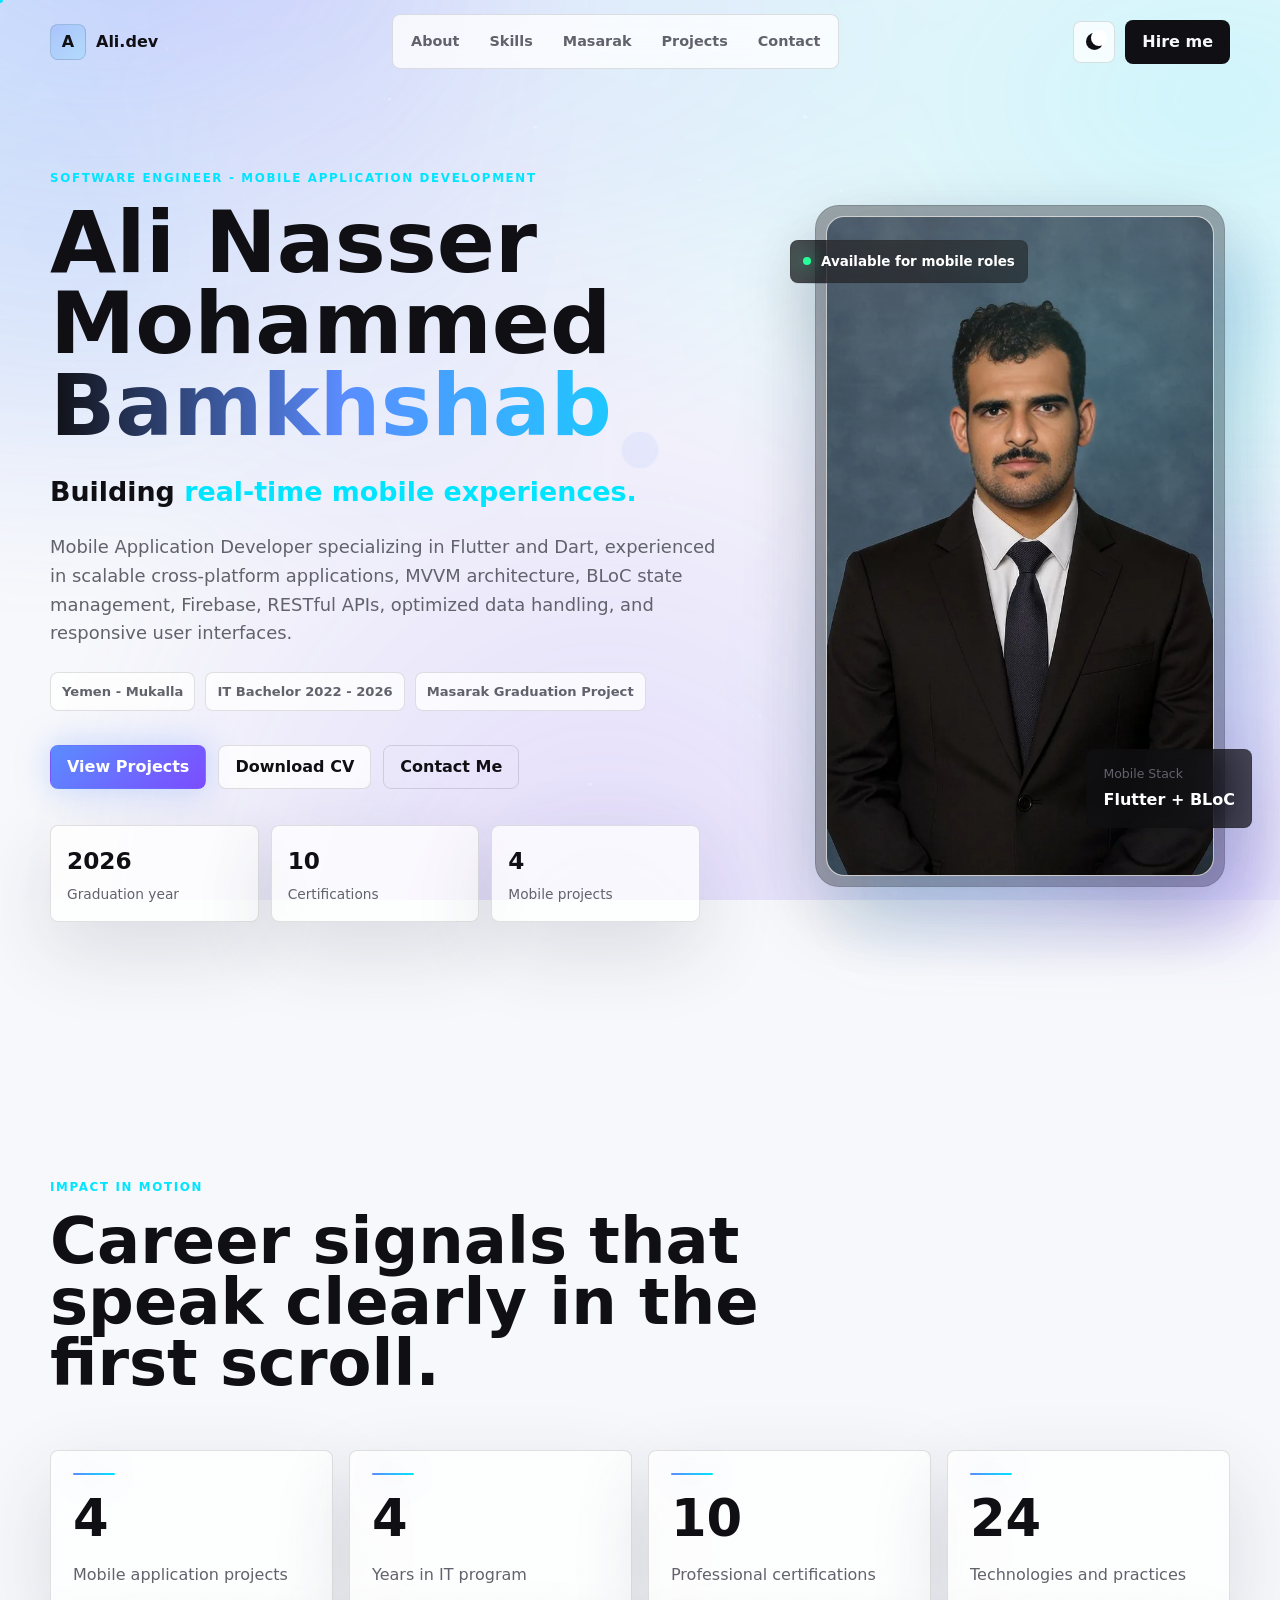
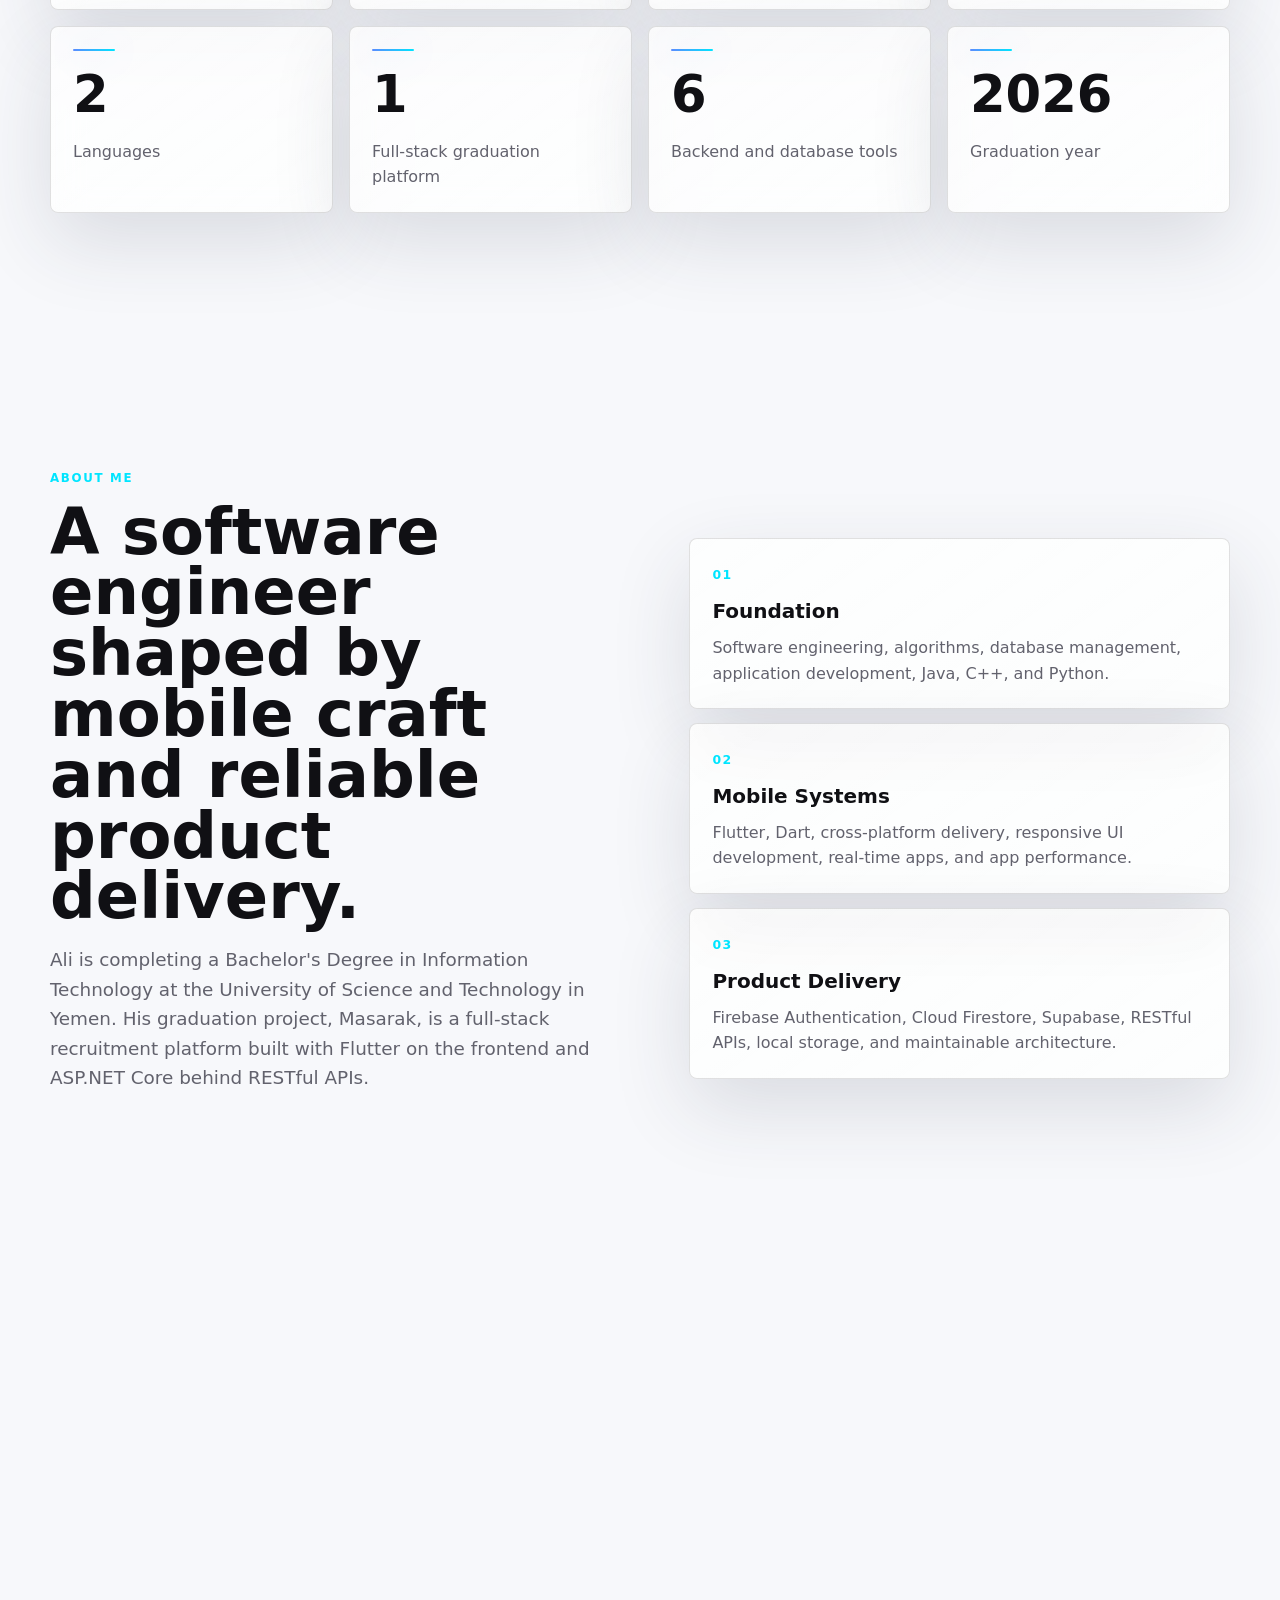
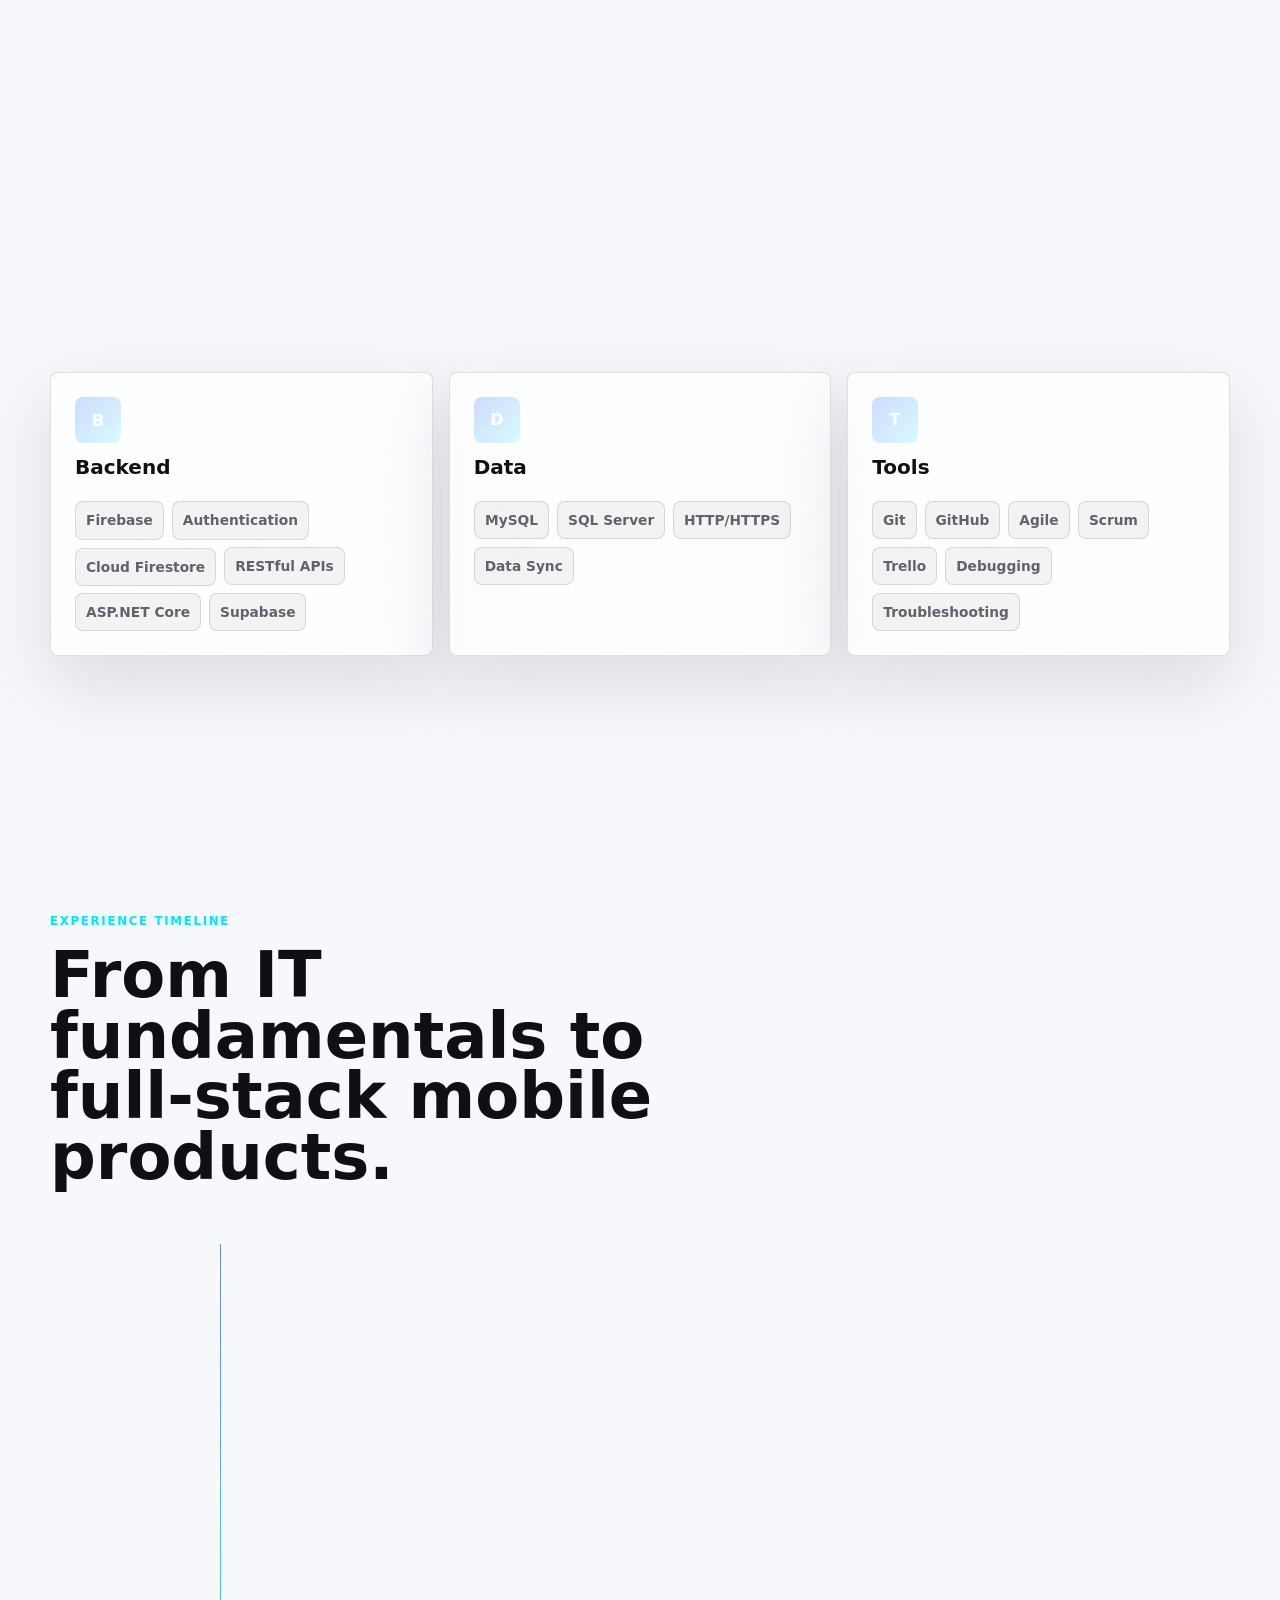
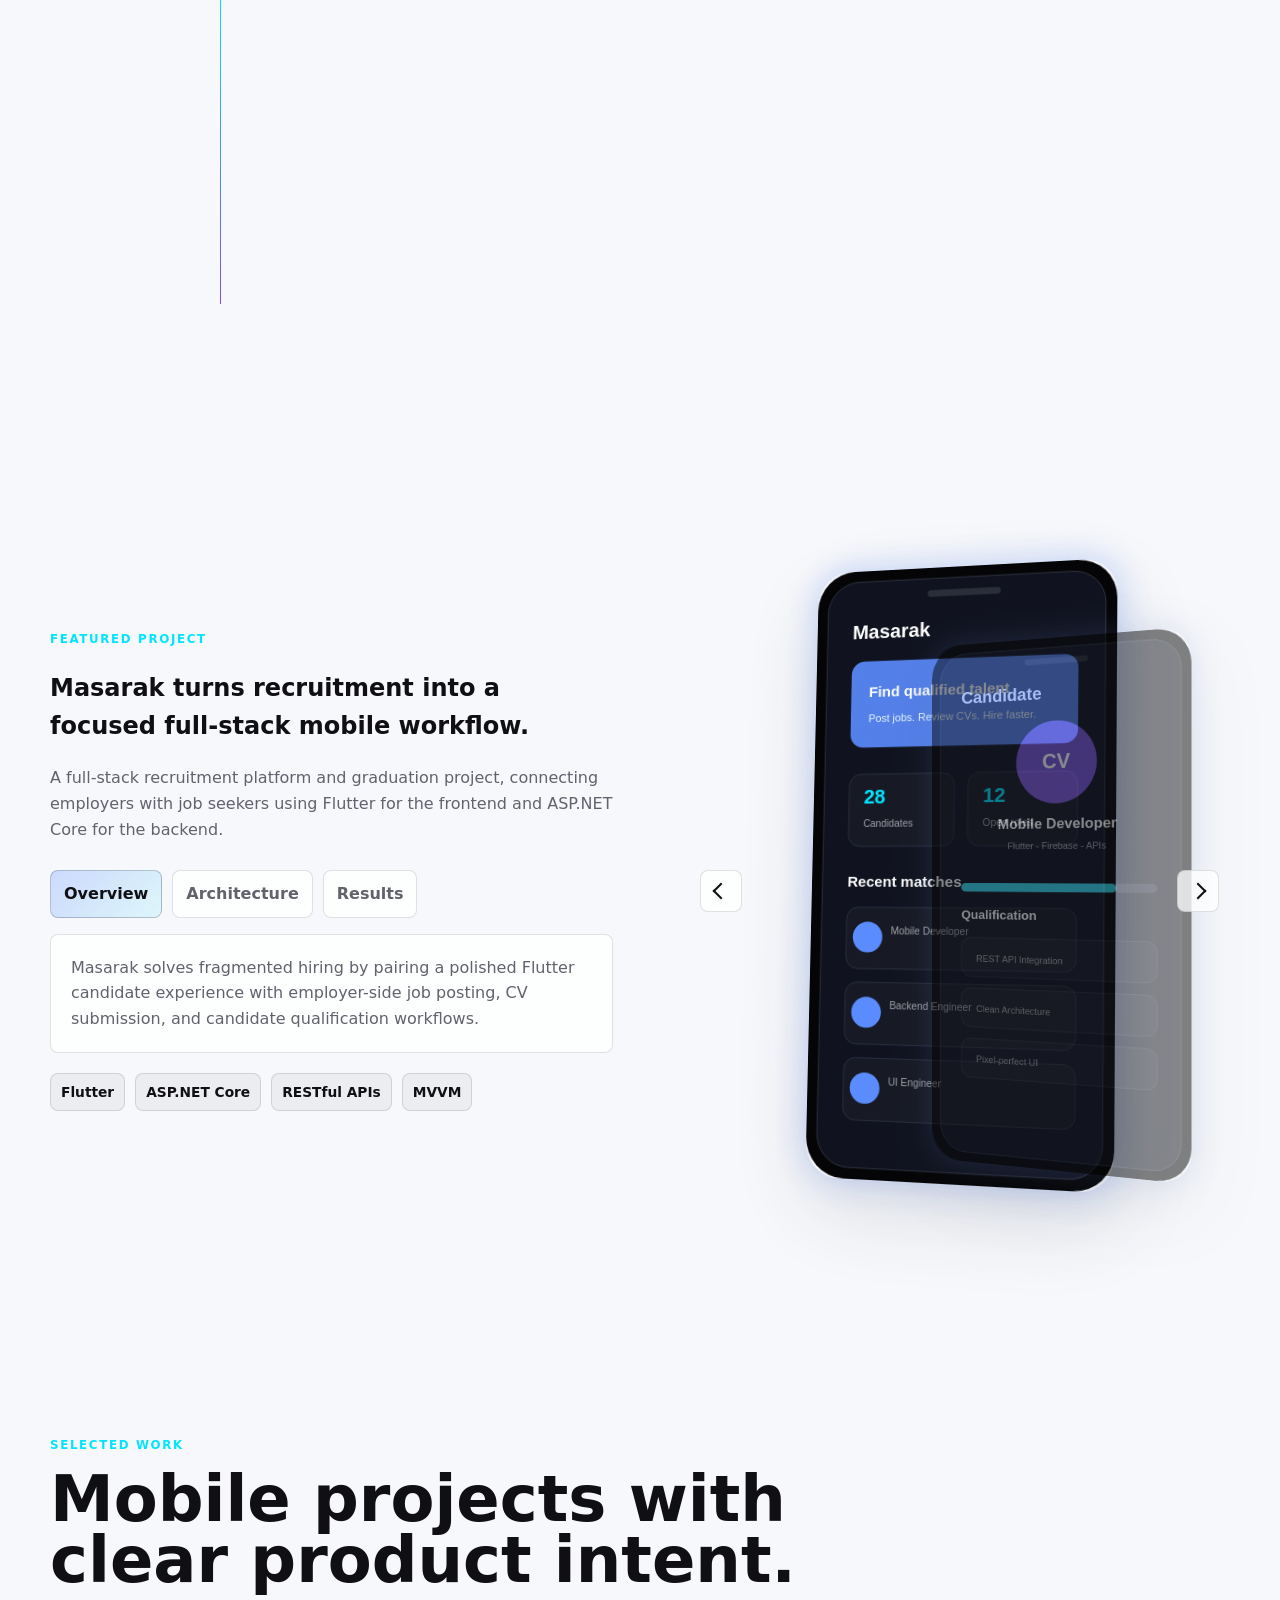
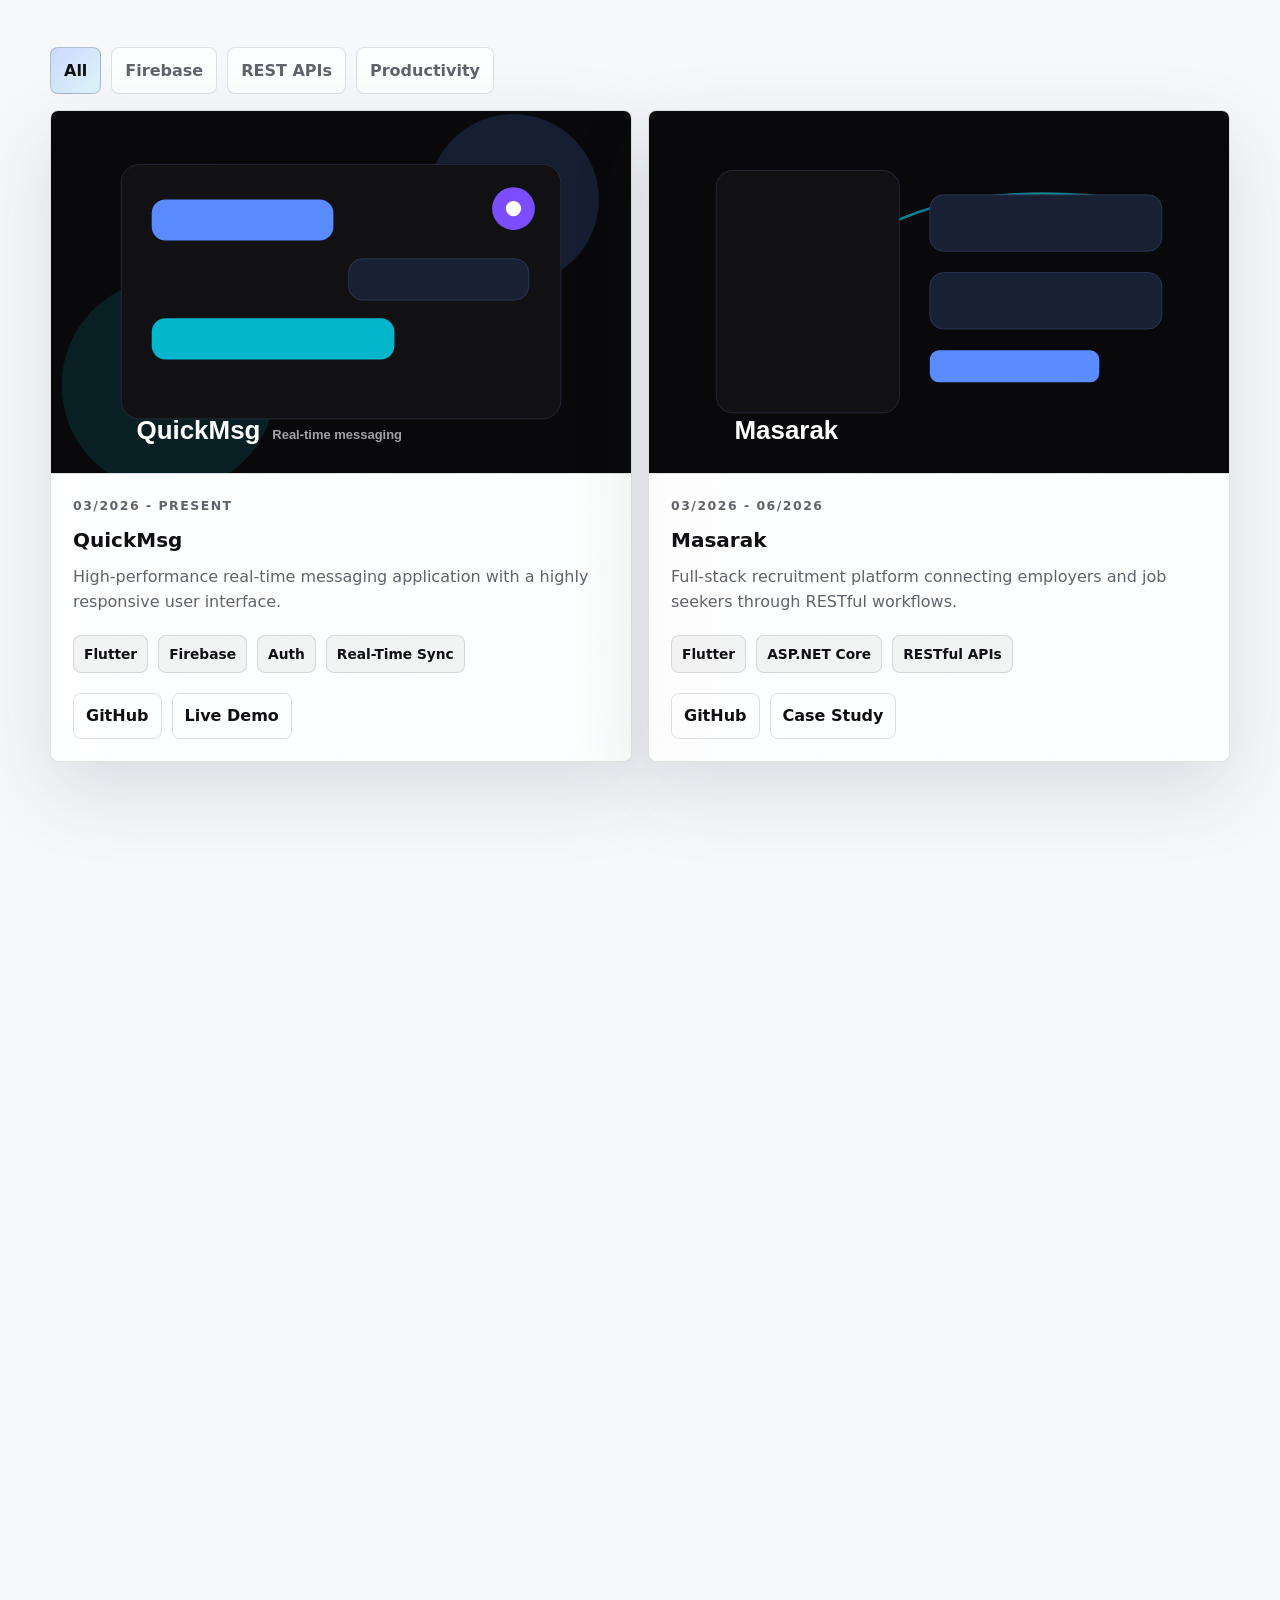
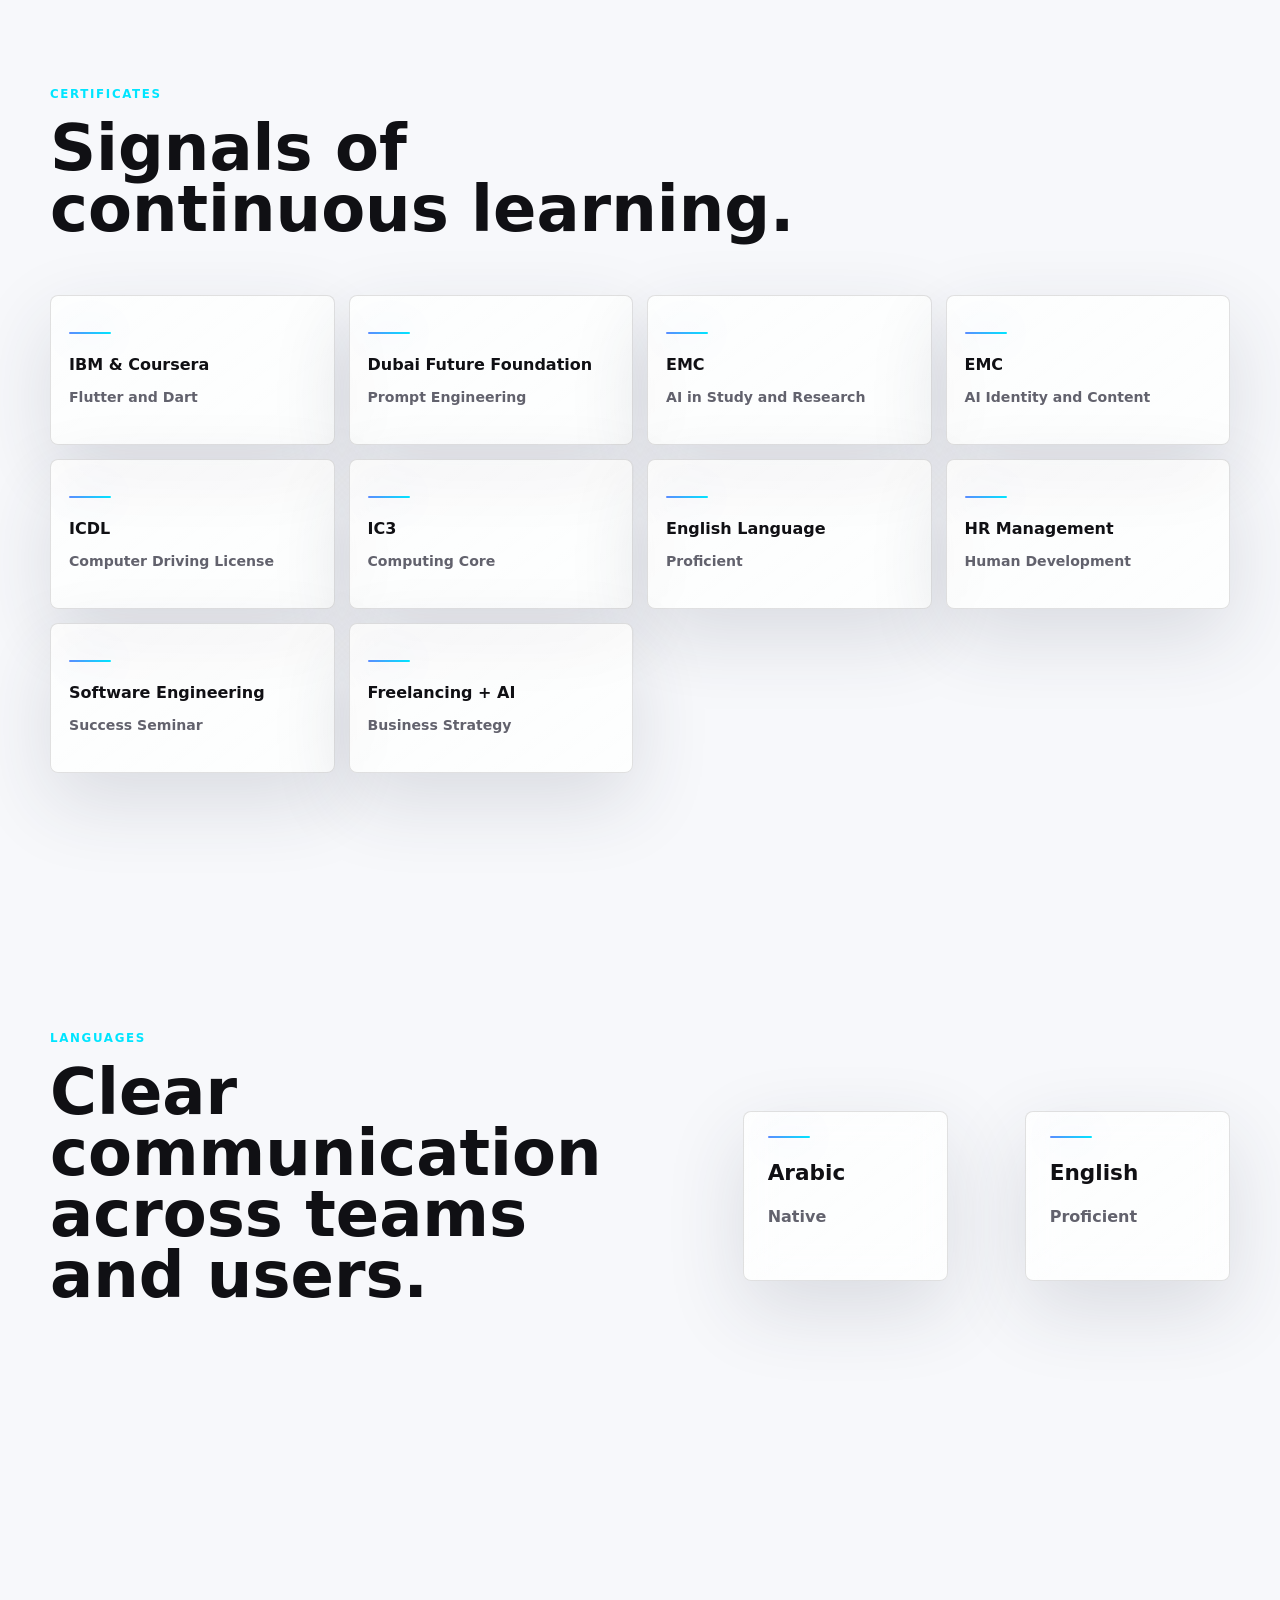
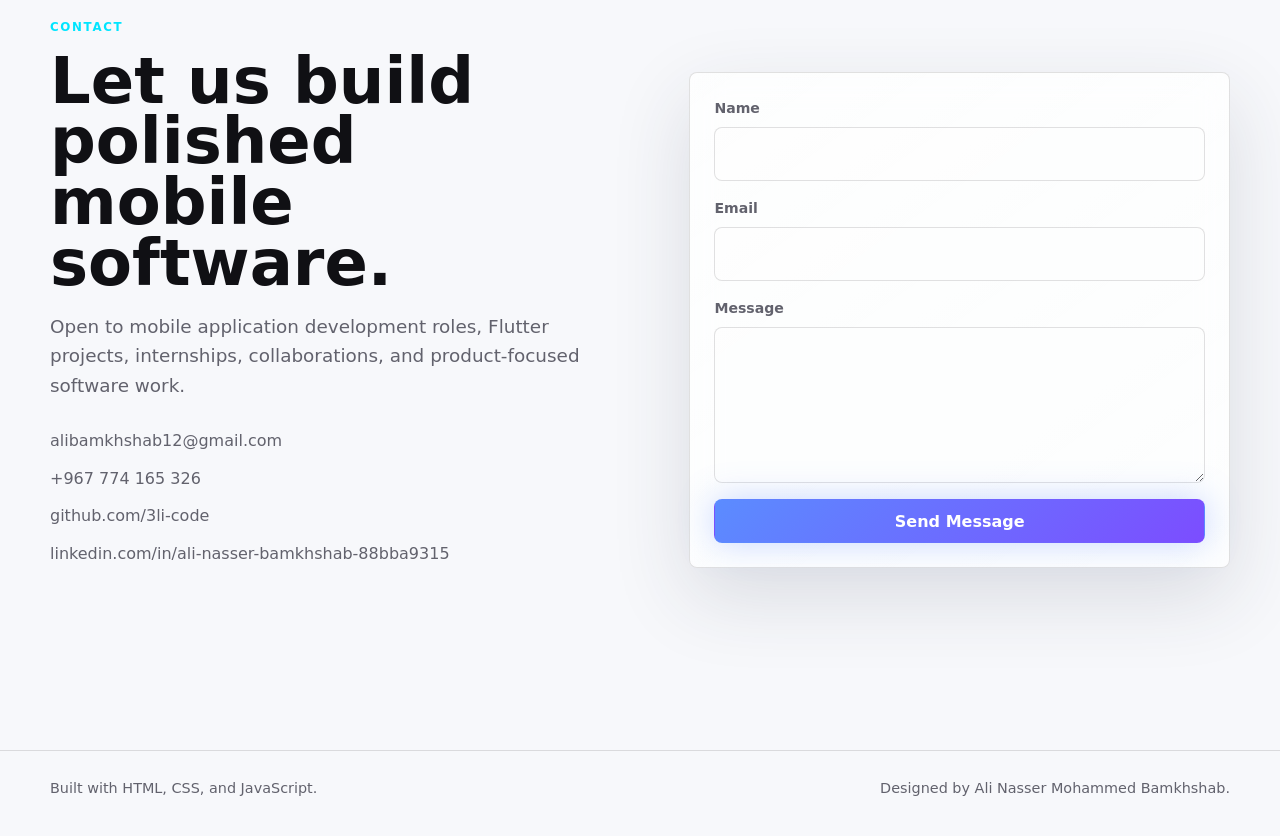
==== index.html @ b894c5fb "Initial premium portfolio website" ====
<!DOCTYPE html>
<html lang="en">
  <head>
    <meta charset="UTF-8" />
    <meta name="viewport" content="width=device-width, initial-scale=1.0" />
    <meta name="theme-color" content="#09090B" />
    <meta
      name="description"
      content="Ali Nasser Mohammed Bamkhshab is a Software Engineer focused on mobile application development with Flutter, Dart, MVVM, BLoC, Firebase, ASP.NET Core, RESTful APIs, Supabase, and responsive UI."
    />
    <meta name="author" content="Ali Nasser Mohammed Bamkhshab" />
    <meta name="robots" content="index, follow" />
    <link rel="canonical" href="https://3li-code.github.io/" />

    <meta property="og:type" content="website" />
    <meta property="og:title" content="Ali Nasser Mohammed Bamkhshab - Software Engineer" />
    <meta
      property="og:description"
      content="A premium portfolio experience for a mobile application developer focused on Flutter, scalable architecture, Firebase, RESTful APIs, and user-focused products."
    />
    <meta property="og:image" content="assets/images/og-preview.svg" />
    <meta property="og:url" content="https://3li-code.github.io/" />

    <meta name="twitter:card" content="summary_large_image" />
    <meta name="twitter:title" content="Ali Nasser Mohammed Bamkhshab - Software Engineer" />
    <meta
      name="twitter:description"
      content="Software Engineer building scalable, high-performance cross-platform mobile applications."
    />
    <meta name="twitter:image" content="assets/images/og-preview.svg" />

    <link rel="icon" href="assets/icons/favicon.svg" type="image/svg+xml" />
    <link rel="manifest" href="manifest.webmanifest" />
    <link rel="stylesheet" href="style.css" />
    <title>Ali Nasser Mohammed Bamkhshab - Software Engineer</title>

    <script type="application/ld+json">
      {
        "@context": "https://schema.org",
        "@type": "Person",
        "name": "Ali Nasser Mohammed Bamkhshab",
        "jobTitle": "Software Engineer | Mobile Application Development",
        "email": "mailto:alibamkhshab12@gmail.com",
        "telephone": "+967774165326",
        "address": {
          "@type": "PostalAddress",
          "addressLocality": "Mukalla",
          "addressCountry": "Yemen"
        },
        "url": "https://3li-code.github.io/",
        "sameAs": [
          "https://github.com/3li-code",
          "https://linkedin.com/in/ali-nasser-bamkhshab-88bba9315"
        ],
        "knowsAbout": [
          "Flutter",
          "Dart",
          "Firebase",
          "REST APIs",
          "MVVM",
          "Bloc",
          "Clean Architecture",
          "ASP.NET Core",
          "Supabase",
          "Cloud Firestore",
          "Real-Time Data Synchronization"
        ]
      }
    </script>
  </head>
  <body>
    <div class="loader" data-loader aria-label="Loading portfolio">
      <div class="loader__mark" aria-hidden="true">A</div>
      <div class="loader__bar"><span></span></div>
    </div>

    <div class="scroll-progress" data-scroll-progress aria-hidden="true"></div>
    <div class="cursor" data-cursor aria-hidden="true"></div>
    <div class="cursor-dot" data-cursor-dot aria-hidden="true"></div>

    <a class="skip-link" href="#main">Skip to content</a>

    <div class="site-shell">
      <div class="ambient" aria-hidden="true">
        <span class="ambient__mesh ambient__mesh--one"></span>
        <span class="ambient__mesh ambient__mesh--two"></span>
        <span class="ambient__grid"></span>
        <canvas class="ambient__particles" data-particles></canvas>
      </div>

      <header class="nav-wrap" data-nav>
        <nav class="nav container" aria-label="Primary navigation">
          <a class="brand magnetic" href="#home" aria-label="Ali Nasser home">
            <span class="brand__mark">A</span>
            <span class="brand__text">Ali.dev</span>
          </a>

          <button class="nav__toggle" data-nav-toggle aria-expanded="false" aria-controls="nav-menu">
            <span class="sr-only">Open navigation menu</span>
            <span></span>
            <span></span>
          </button>

          <div class="nav__menu" id="nav-menu" data-nav-menu>
            <a href="#about" class="nav__link" data-section-link>About</a>
            <a href="#skills" class="nav__link" data-section-link>Skills</a>
            <a href="#masarak" class="nav__link" data-section-link>Masarak</a>
            <a href="#projects" class="nav__link" data-section-link>Projects</a>
            <a href="#contact" class="nav__link" data-section-link>Contact</a>
          </div>

          <div class="nav__actions">
            <button class="icon-button magnetic" data-theme-toggle aria-label="Switch theme">
              <span class="theme-icon" aria-hidden="true"></span>
            </button>
            <a class="nav__cta magnetic" href="#contact">Hire me</a>
          </div>
        </nav>
      </header>

      <main id="main">
        <section class="hero section" id="home" data-section>
          <div class="hero__inner container">
            <div class="hero__copy reveal">
              <p class="eyebrow">Software Engineer - Mobile Application Development</p>
              <h1>
                Ali Nasser Mohammed
                <span>Bamkhshab</span>
              </h1>
              <p class="hero__subtitle">
                Building
                <span data-typing></span>
              </p>
              <p class="hero__intro">
                Mobile Application Developer specializing in Flutter and Dart, experienced in scalable
                cross-platform applications, MVVM architecture, BLoC state management, Firebase, RESTful APIs,
                optimized data handling, and responsive user interfaces.
              </p>

              <div class="hero__meta" aria-label="Profile highlights">
                <span>Yemen - Mukalla</span>
                <span>IT Bachelor 2022 - 2026</span>
                <span>Masarak Graduation Project</span>
              </div>

              <div class="hero__actions">
                <a class="button button--primary magnetic" href="#projects">View Projects</a>
                <a class="button button--ghost magnetic" href="assets/ALI_NASSER_MOHAMMED_BAMKHSHAB_2026-08-16.pdf" download>
                  Download CV
                </a>
                <a class="button button--line magnetic" href="#contact">Contact Me</a>
              </div>

              <dl class="hero__quick-stats" aria-label="Portfolio highlights">
                <div>
                  <dt>2026</dt>
                  <dd>Graduation year</dd>
                </div>
                <div>
                  <dt>10</dt>
                  <dd>Certifications</dd>
                </div>
                <div>
                  <dt>4</dt>
                  <dd>Mobile projects</dd>
                </div>
              </dl>
            </div>

            <div class="hero__visual reveal" data-tilt>
              <div class="portrait-stage">
                <picture>
                  <source srcset="assets/images/ali-portrait.webp" type="image/webp" />
                  <img
                    class="portrait-stage__image"
                    src="assets/images/ali-portrait.png"
                    alt="Ali Nasser Mohammed Bamkhshab professional portrait"
                    width="853"
                    height="1280"
                    fetchpriority="high"
                  />
                </picture>
                <div class="portrait-stage__glass">
                  <span>Mobile Stack</span>
                  <strong>Flutter + BLoC</strong>
                </div>
                <div class="portrait-stage__signal">
                  <span></span>
                  <p>Available for mobile roles</p>
                </div>
              </div>
            </div>
          </div>
        </section>

        <section class="section stats" id="impact" data-section>
          <div class="container">
            <div class="section-heading reveal">
              <p class="eyebrow">Impact in Motion</p>
              <h2>Career signals that speak clearly in the first scroll.</h2>
            </div>

            <div class="stats__grid">
              <article class="stat-card reveal">
                <span class="stat-card__value" data-counter data-target="4">0</span>
                <p>Mobile application projects</p>
              </article>
              <article class="stat-card reveal">
                <span class="stat-card__value" data-counter data-target="4">0</span>
                <p>Years in IT program</p>
              </article>
              <article class="stat-card reveal">
                <span class="stat-card__value" data-counter data-target="10">0</span>
                <p>Professional certifications</p>
              </article>
              <article class="stat-card reveal">
                <span class="stat-card__value" data-counter data-target="24">0</span>
                <p>Technologies and practices</p>
              </article>
              <article class="stat-card reveal">
                <span class="stat-card__value" data-counter data-target="2">0</span>
                <p>Languages</p>
              </article>
              <article class="stat-card reveal">
                <span class="stat-card__value" data-counter data-target="1">0</span>
                <p>Full-stack graduation platform</p>
              </article>
              <article class="stat-card reveal">
                <span class="stat-card__value" data-counter data-target="6">0</span>
                <p>Backend and database tools</p>
              </article>
              <article class="stat-card reveal">
                <span class="stat-card__value" data-counter data-target="2026">0</span>
                <p>Graduation year</p>
              </article>
            </div>
          </div>
        </section>

        <section class="section about" id="about" data-section>
          <div class="container about__grid">
            <div class="section-heading reveal">
              <p class="eyebrow">About Me</p>
              <h2>A software engineer shaped by mobile craft and reliable product delivery.</h2>
              <p>
                Ali is completing a Bachelor's Degree in Information Technology at the University of Science
                and Technology in Yemen. His graduation project, Masarak, is a full-stack recruitment platform
                built with Flutter on the frontend and ASP.NET Core behind RESTful APIs.
              </p>
            </div>

            <div class="story-board reveal">
              <article>
                <span>01</span>
                <h3>Foundation</h3>
                <p>Software engineering, algorithms, database management, application development, Java, C++, and Python.</p>
              </article>
              <article>
                <span>02</span>
                <h3>Mobile Systems</h3>
                <p>Flutter, Dart, cross-platform delivery, responsive UI development, real-time apps, and app performance.</p>
              </article>
              <article>
                <span>03</span>
                <h3>Product Delivery</h3>
                <p>Firebase Authentication, Cloud Firestore, Supabase, RESTful APIs, local storage, and maintainable architecture.</p>
              </article>
            </div>
          </div>
        </section>

        <section class="section skills" id="skills" data-section>
          <div class="container">
            <div class="section-heading reveal">
              <p class="eyebrow">Technical Range</p>
              <h2>Practical tools arranged around real shipping work.</h2>
            </div>

            <div class="skills__grid" aria-label="Skill categories">
              <article class="skill-card reveal">
                <div class="skill-card__icon">M</div>
                <h3>Mobile Development</h3>
                <ul>
                  <li>Flutter</li>
                  <li>Dart</li>
                  <li>Cross Platform</li>
                  <li>Responsive UI</li>
                  <li>Real-Time Apps</li>
                </ul>
              </article>
              <article class="skill-card reveal">
                <div class="skill-card__icon">S</div>
                <h3>State Management</h3>
                <ul>
                  <li>Bloc</li>
                  <li>Provider</li>
                  <li>BLoC Patterns</li>
                  <li>Feature Isolation</li>
                </ul>
              </article>
              <article class="skill-card reveal">
                <div class="skill-card__icon">A</div>
                <h3>Architecture</h3>
                <ul>
                  <li>MVVM</li>
                  <li>Clean Code</li>
                  <li>Clean Architecture</li>
                  <li>Local Storage</li>
                </ul>
              </article>
              <article class="skill-card reveal">
                <div class="skill-card__icon">B</div>
                <h3>Backend</h3>
                <ul>
                  <li>Firebase</li>
                  <li>Authentication</li>
                  <li>Cloud Firestore</li>
                  <li>RESTful APIs</li>
                  <li>ASP.NET Core</li>
                  <li>Supabase</li>
                </ul>
              </article>
              <article class="skill-card reveal">
                <div class="skill-card__icon">D</div>
                <h3>Data</h3>
                <ul>
                  <li>MySQL</li>
                  <li>SQL Server</li>
                  <li>HTTP/HTTPS</li>
                  <li>Data Sync</li>
                </ul>
              </article>
              <article class="skill-card reveal">
                <div class="skill-card__icon">T</div>
                <h3>Tools</h3>
                <ul>
                  <li>Git</li>
                  <li>GitHub</li>
                  <li>Agile</li>
                  <li>Scrum</li>
                  <li>Trello</li>
                  <li>Debugging</li>
                  <li>Troubleshooting</li>
                </ul>
              </article>
            </div>
          </div>
        </section>

        <section class="section timeline" id="timeline" data-section>
          <div class="container">
            <div class="section-heading reveal">
              <p class="eyebrow">Experience Timeline</p>
              <h2>From IT fundamentals to full-stack mobile products.</h2>
            </div>

            <div class="timeline__rail">
              <article class="timeline__item reveal">
                <span>2022</span>
                <h3>Education</h3>
                <p>Bachelor's Degree in Information Technology, University of Science and Technology.</p>
              </article>
              <article class="timeline__item reveal">
                <span>2024</span>
                <h3>Learning Journey</h3>
                <p>Expanded into Agile, Scrum, freelancing strategy, AI-assisted workflows, and product execution.</p>
              </article>
              <article class="timeline__item reveal">
                <span>2025</span>
                <h3>Production Projects</h3>
                <p>Built Enjaz and TaskMaster with Firebase, local storage, custom animations, and notifications.</p>
              </article>
              <article class="timeline__item reveal">
                <span>2026</span>
                <h3>Mobile Application Developer</h3>
                <p>Built QuickMsg and Masarak, connecting polished Flutter UI with real-time Firebase and REST backends.</p>
              </article>
            </div>
          </div>
        </section>

        <section class="section featured" id="masarak" data-section>
          <div class="container featured__grid">
            <div class="featured__copy reveal">
              <p class="eyebrow">Featured Project</p>
              <h2>Masarak turns recruitment into a focused full-stack mobile workflow.</h2>
              <p>
                A full-stack recruitment platform and graduation project, connecting employers with job seekers
                using Flutter for the frontend and ASP.NET Core for the backend.
              </p>

              <div class="feature-tabs" role="tablist" aria-label="Masarak details">
                <button class="feature-tabs__button is-active" data-tab="overview" role="tab">Overview</button>
                <button class="feature-tabs__button" data-tab="architecture" role="tab">Architecture</button>
                <button class="feature-tabs__button" data-tab="results" role="tab">Results</button>
              </div>

              <div class="feature-panel is-active" data-panel="overview">
                <p>
                  Masarak solves fragmented hiring by pairing a polished Flutter candidate experience with
                  employer-side job posting, CV submission, and candidate qualification workflows.
                </p>
              </div>
              <div class="feature-panel" data-panel="architecture">
                <p>
                  Flutter handles the experience layer, ASP.NET Core powers the backend, and RESTful APIs move
                  job, profile, CV, and candidate data through clean boundaries.
                </p>
              </div>
              <div class="feature-panel" data-panel="results">
                <p>
                  The project demonstrates production thinking: maintainable modules, backend integration,
                  scalable data models, and user journeys designed for clarity and reliability.
                </p>
              </div>

              <div class="tech-row" aria-label="Masarak technologies">
                <span>Flutter</span>
                <span>ASP.NET Core</span>
                <span>RESTful APIs</span>
                <span>MVVM</span>
              </div>
            </div>

            <div class="featured__visual reveal">
              <div class="phone-stack" data-gallery>
                <button class="phone-stack__nav phone-stack__nav--prev" data-gallery-prev aria-label="Previous screenshot"></button>
                <figure class="phone-stack__device">
                  <img src="assets/images/Masarak-screen-1.svg" alt="Masarak mobile dashboard mockup" loading="lazy" />
                </figure>
                <figure class="phone-stack__device phone-stack__device--back">
                  <img src="assets/images/Masarak-screen-2.svg" alt="Masarak candidate profile mockup" loading="lazy" />
                </figure>
                <button class="phone-stack__nav phone-stack__nav--next" data-gallery-next aria-label="Next screenshot"></button>
              </div>
            </div>
          </div>
        </section>

        <section class="section projects" id="projects" data-section>
          <div class="container">
            <div class="section-heading reveal">
              <p class="eyebrow">Selected Work</p>
              <h2>Mobile projects with clear product intent.</h2>
            </div>

            <div class="project-filters reveal" aria-label="Project filters">
              <button class="filter-button is-active" data-filter="all">All</button>
              <button class="filter-button" data-filter="firebase">Firebase</button>
              <button class="filter-button" data-filter="api">REST APIs</button>
              <button class="filter-button" data-filter="productivity">Productivity</button>
            </div>

            <div class="projects__grid" data-project-grid>
              <article class="project-card reveal" data-category="firebase" data-tilt>
                <img src="assets/images/project-quickmsg.svg" alt="QuickMsg messaging app preview" loading="lazy" />
                <div class="project-card__body">
                  <p class="project-card__date">03/2026 - Present</p>
                  <h3>QuickMsg</h3>
                  <p>High-performance real-time messaging application with a highly responsive user interface.</p>
                  <div class="tech-row">
                    <span>Flutter</span>
                    <span>Firebase</span>
                    <span>Auth</span>
                    <span>Real-Time Sync</span>
                  </div>
                  <div class="project-card__actions">
                    <a href="https://github.com/3li-code" target="_blank" rel="noreferrer">GitHub</a>
                    <a href="#contact">Live Demo</a>
                  </div>
                </div>
              </article>

              <article class="project-card reveal" data-category="api" data-tilt>
                <img src="assets/images/project-Masarak.svg" alt="Masarak recruitment platform preview" loading="lazy" />
                <div class="project-card__body">
                  <p class="project-card__date">03/2026 - 06/2026</p>
                  <h3>Masarak</h3>
                  <p>Full-stack recruitment platform connecting employers and job seekers through RESTful workflows.</p>
                  <div class="tech-row">
                    <span>Flutter</span>
                    <span>ASP.NET Core</span>
                    <span>RESTful APIs</span>
                  </div>
                  <div class="project-card__actions">
                    <a href="https://github.com/3li-code" target="_blank" rel="noreferrer">GitHub</a>
                    <a href="#masarak">Case Study</a>
                  </div>
                </div>
              </article>

              <article class="project-card reveal" data-category="firebase" data-tilt>
                <img src="assets/images/project-enjaz.svg" alt="Enjaz employee management system preview" loading="lazy" />
                <div class="project-card__body">
                  <p class="project-card__date">05/2025 - 08/2025</p>
                  <h3>Enjaz</h3>
                  <p>Employee management system for team administration, attendance tracking, and secure admin data.</p>
                  <div class="tech-row">
                    <span>Flutter</span>
                    <span>Cloud Firestore</span>
                    <span>Auth</span>
                  </div>
                  <div class="project-card__actions">
                    <a href="https://github.com/3li-code" target="_blank" rel="noreferrer">GitHub</a>
                    <a href="#contact">Live Demo</a>
                  </div>
                </div>
              </article>

              <article class="project-card reveal" data-category="productivity" data-tilt>
                <img src="assets/images/project-taskmaster.svg" alt="TaskMaster task management app preview" loading="lazy" />
                <div class="project-card__body">
                  <p class="project-card__date">10/2025 - 11/2025</p>
                  <h3>TaskMaster</h3>
                  <p>Productivity app with optimized local storage, custom animations, notifications, and focused task flows.</p>
                  <div class="tech-row">
                    <span>Flutter</span>
                    <span>Storage</span>
                    <span>Animations</span>
                  </div>
                  <div class="project-card__actions">
                    <a href="https://github.com/3li-code" target="_blank" rel="noreferrer">GitHub</a>
                    <a href="#contact">Live Demo</a>
                  </div>
                </div>
              </article>
            </div>
          </div>
        </section>

        <section class="section certificates" id="certificates" data-section>
          <div class="container">
            <div class="section-heading reveal">
              <p class="eyebrow">Certificates</p>
              <h2>Signals of continuous learning.</h2>
            </div>

            <div class="certificate-strip reveal" aria-label="Certificate gallery">
              <button class="certificate-card" data-certificate="IBM & Coursera - Flutter and Dart">IBM & Coursera<span>Flutter and Dart</span></button>
              <button class="certificate-card" data-certificate="Dubai Future Foundation - AI Prompt Engineering">Dubai Future Foundation<span>Prompt Engineering</span></button>
              <button class="certificate-card" data-certificate="Educational Master Central - Artificial Intelligence in Study and Academic Research">EMC<span>AI in Study and Research</span></button>
              <button class="certificate-card" data-certificate="Educational Master Central - Using AI to Build Your Identity and Create Your Content">EMC<span>AI Identity and Content</span></button>
              <button class="certificate-card" data-certificate="University of Science and Technology - ICDL">ICDL<span>Computer Driving License</span></button>
              <button class="certificate-card" data-certificate="International Institute Hadramout - IC3">IC3<span>Computing Core</span></button>
              <button class="certificate-card" data-certificate="University of Science and Technology - English Language Proficiency">English Language<span>Proficient</span></button>
              <button class="certificate-card" data-certificate="Decision Makers International - Human Resources Management">HR Management<span>Human Development</span></button>
              <button class="certificate-card" data-certificate="Dev Zone & Hadhramout Foundation - Software Engineering Success Seminar">Software Engineering<span>Success Seminar</span></button>
              <button class="certificate-card" data-certificate="Al-Hababi Business Services & Entrepreneurship - Online Freelancing Strategies and AI">Freelancing + AI<span>Business Strategy</span></button>
            </div>
          </div>
        </section>

        <section class="section languages" id="languages" data-section>
          <div class="container languages__grid">
            <div class="section-heading reveal">
              <p class="eyebrow">Languages</p>
              <h2>Clear communication across teams and users.</h2>
            </div>
            <div class="language-card reveal">
              <span>Arabic</span>
              <strong>Native</strong>
            </div>
            <div class="language-card reveal">
              <span>English</span>
              <strong>Proficient</strong>
            </div>
          </div>
        </section>

        <section class="section contact" id="contact" data-section>
          <div class="container contact__grid">
            <div class="section-heading reveal">
              <p class="eyebrow">Contact</p>
              <h2>Let us build polished mobile software.</h2>
              <p>
                Open to mobile application development roles, Flutter projects, internships, collaborations, and
                product-focused software work.
              </p>

              <address class="contact-list">
                <a href="mailto:alibamkhshab12@gmail.com">alibamkhshab12@gmail.com</a>
                <a href="tel:+967774165326">+967 774 165 326</a>
                <a href="https://github.com/3li-code" target="_blank" rel="noreferrer">github.com/3li-code</a>
                <a href="https://linkedin.com/in/ali-nasser-bamkhshab-88bba9315" target="_blank" rel="noreferrer">linkedin.com/in/ali-nasser-bamkhshab-88bba9315</a>
              </address>
            </div>

            <form class="contact-form reveal" action="mailto:alibamkhshab12@gmail.com" method="post" enctype="text/plain">
              <label>
                <span>Name</span>
                <input type="text" name="name" autocomplete="name" required />
              </label>
              <label>
                <span>Email</span>
                <input type="email" name="email" autocomplete="email" required />
              </label>
              <label>
                <span>Message</span>
                <textarea name="message" rows="5" required></textarea>
              </label>
              <button class="button button--primary magnetic" type="submit">Send Message</button>
            </form>
          </div>
        </section>
      </main>

      <footer class="footer">
        <div class="container footer__inner">
          <p>Built with HTML, CSS, and JavaScript.</p>
          <p>Designed by Ali Nasser Mohammed Bamkhshab.</p>
        </div>
      </footer>
    </div>

    <dialog class="certificate-dialog" data-certificate-dialog>
      <button class="certificate-dialog__close" data-dialog-close aria-label="Close certificate preview"></button>
      <p class="eyebrow">Certificate</p>
      <h2 data-dialog-title>Certificate title</h2>
      <p>Certificate preview slots are ready for verified scans or images.</p>
    </dialog>

    <script src="script.js" defer></script>
  </body>
</html>
---- style.css ----
:root {
  color-scheme: dark;
  --bg: #09090b;
  --surface: rgba(17, 17, 20, 0.74);
  --surface-strong: #111114;
  --surface-soft: rgba(255, 255, 255, 0.055);
  --primary: #5b8cff;
  --secondary: #7c4dff;
  --accent: #00e5ff;
  --text: #ffffff;
  --muted: #a1a1aa;
  --line: rgba(255, 255, 255, 0.12);
  --line-strong: rgba(255, 255, 255, 0.2);
  --shadow: 0 28px 80px rgba(0, 0, 0, 0.38);
  --glow: 0 0 34px rgba(91, 140, 255, 0.34);
  --container: min(1180px, calc(100% - 40px));
  --radius: 8px;
  --font: Inter, ui-sans-serif, system-ui, -apple-system, BlinkMacSystemFont, "Segoe UI", sans-serif;
  --ease: cubic-bezier(0.22, 1, 0.36, 1);
}

[data-theme="light"] {
  color-scheme: light;
  --bg: #f7f8fb;
  --surface: rgba(255, 255, 255, 0.76);
  --surface-strong: #ffffff;
  --surface-soft: rgba(9, 9, 11, 0.045);
  --text: #101014;
  --muted: #62626d;
  --line: rgba(9, 9, 11, 0.12);
  --line-strong: rgba(9, 9, 11, 0.2);
  --shadow: 0 28px 80px rgba(40, 47, 70, 0.14);
}

*,
*::before,
*::after {
  box-sizing: border-box;
}

html {
  scroll-behavior: smooth;
  scroll-padding-top: 96px;
}

body {
  margin: 0;
  min-width: 320px;
  background: var(--bg);
  color: var(--text);
  font-family: var(--font);
  line-height: 1.6;
  overflow-x: hidden;
}

body.is-loading {
  overflow: hidden;
}

body.nav-open {
  overflow: hidden;
}

button,
input,
textarea {
  font: inherit;
}

button,
a {
  -webkit-tap-highlight-color: transparent;
}

a {
  color: inherit;
  text-decoration: none;
}

img {
  display: block;
  max-width: 100%;
}

::selection {
  background: rgba(0, 229, 255, 0.28);
}

:focus-visible {
  outline: 2px solid var(--accent);
  outline-offset: 4px;
}

.sr-only {
  position: absolute;
  width: 1px;
  height: 1px;
  overflow: hidden;
  clip: rect(0, 0, 0, 0);
  white-space: nowrap;
}

.skip-link {
  position: fixed;
  top: 14px;
  left: 14px;
  z-index: 1000;
  padding: 10px 14px;
  background: var(--text);
  color: var(--bg);
  border-radius: var(--radius);
  transform: translateY(-160%);
  transition: transform 220ms var(--ease);
}

.skip-link:focus {
  transform: translateY(0);
}

.container {
  width: var(--container);
  margin-inline: auto;
}

.section {
  position: relative;
  padding: clamp(76px, 10vw, 140px) 0;
}

.section-heading {
  max-width: 760px;
  margin-bottom: clamp(28px, 5vw, 56px);
}

.section-heading h2,
.hero h1 {
  margin: 0;
  letter-spacing: 0;
  line-height: 0.95;
}

.section-heading h2 {
  max-width: 780px;
  font-size: clamp(2.2rem, 5vw, 5rem);
}

.section-heading p:not(.eyebrow) {
  max-width: 680px;
  margin: 18px 0 0;
  color: var(--muted);
  font-size: clamp(1rem, 1.6vw, 1.15rem);
}

.eyebrow {
  margin: 0 0 14px;
  color: var(--accent);
  font-size: 0.74rem;
  font-weight: 800;
  letter-spacing: 0.14em;
  text-transform: uppercase;
}

.site-shell {
  position: relative;
  isolation: isolate;
  min-height: 100vh;
}

.ambient {
  position: fixed;
  inset: 0;
  z-index: -2;
  overflow: hidden;
  pointer-events: none;
}

.ambient::before {
  content: "";
  position: absolute;
  inset: -20%;
  background:
    radial-gradient(ellipse at 20% 8%, rgba(91, 140, 255, 0.28), transparent 42%),
    radial-gradient(ellipse at 82% 22%, rgba(0, 229, 255, 0.16), transparent 36%),
    radial-gradient(ellipse at 48% 92%, rgba(124, 77, 255, 0.18), transparent 44%);
  filter: blur(20px);
  animation: auroraDrift 18s var(--ease) infinite alternate;
}

.ambient::after {
  content: "";
  position: absolute;
  inset: 0;
  opacity: 0.13;
  background-image:
    linear-gradient(rgba(255, 255, 255, 0.07) 1px, transparent 1px),
    linear-gradient(90deg, rgba(255, 255, 255, 0.07) 1px, transparent 1px);
  background-size: 72px 72px;
  mask-image: linear-gradient(to bottom, #000 0%, transparent 72%);
}

.ambient__mesh {
  position: absolute;
  width: 54vw;
  height: 54vw;
  background: conic-gradient(from 160deg, rgba(91, 140, 255, 0.2), rgba(0, 229, 255, 0.08), rgba(124, 77, 255, 0.18), transparent);
  filter: blur(80px);
  opacity: 0.5;
  transform: translate3d(0, 0, 0);
  animation: meshFloat 20s linear infinite;
}

.ambient__mesh--one {
  top: -24vw;
  left: -18vw;
}

.ambient__mesh--two {
  right: -20vw;
  bottom: -28vw;
  animation-duration: 24s;
  animation-direction: reverse;
}

.ambient__particles {
  position: absolute;
  inset: 0;
  width: 100%;
  height: 100%;
  opacity: 0.58;
}

.scroll-progress {
  position: fixed;
  top: 0;
  left: 0;
  z-index: 999;
  width: 0%;
  height: 2px;
  background: linear-gradient(90deg, var(--primary), var(--accent), var(--secondary));
  box-shadow: var(--glow);
}

.loader {
  position: fixed;
  inset: 0;
  z-index: 1001;
  display: grid;
  place-items: center;
  gap: 22px;
  background:
    radial-gradient(ellipse at 50% 32%, rgba(91, 140, 255, 0.24), transparent 34%),
    var(--bg);
  transition: opacity 700ms var(--ease), visibility 700ms var(--ease);
}

.loader.is-hidden {
  opacity: 0;
  visibility: hidden;
}

.loader__mark {
  display: grid;
  place-items: center;
  width: 72px;
  height: 72px;
  border: 1px solid var(--line-strong);
  border-radius: var(--radius);
  background: rgba(255, 255, 255, 0.08);
  color: var(--text);
  font-weight: 900;
  font-size: 2rem;
  box-shadow: var(--shadow), var(--glow);
  animation: loaderPulse 1.4s var(--ease) infinite alternate;
}

.loader__bar {
  width: min(280px, 70vw);
  height: 3px;
  overflow: hidden;
  border-radius: 999px;
  background: var(--surface-soft);
}

.loader__bar span {
  display: block;
  width: 38%;
  height: 100%;
  border-radius: inherit;
  background: linear-gradient(90deg, var(--primary), var(--accent));
  animation: loadingBar 1.2s var(--ease) infinite;
}

.nav-wrap {
  position: sticky;
  top: 0;
  z-index: 100;
  padding: 14px 0;
  transition: background 260ms var(--ease), border 260ms var(--ease), backdrop-filter 260ms var(--ease);
}

.nav-wrap.is-scrolled {
  border-bottom: 1px solid var(--line);
  background: color-mix(in srgb, var(--bg) 76%, transparent);
  backdrop-filter: blur(18px);
}

.nav {
  display: flex;
  align-items: center;
  justify-content: space-between;
  gap: 18px;
}

.brand,
.nav__menu,
.nav__actions {
  display: flex;
  align-items: center;
}

.brand {
  gap: 10px;
  font-weight: 800;
}

.brand__mark {
  display: grid;
  place-items: center;
  width: 36px;
  height: 36px;
  border: 1px solid var(--line);
  border-radius: var(--radius);
  background: linear-gradient(135deg, rgba(91, 140, 255, 0.28), rgba(0, 229, 255, 0.12));
}

.brand__text {
  color: var(--text);
}

.nav__menu {
  gap: 6px;
  padding: 6px;
  border: 1px solid var(--line);
  border-radius: var(--radius);
  background: var(--surface);
  backdrop-filter: blur(18px);
}

.nav__link {
  position: relative;
  padding: 9px 12px;
  border-radius: calc(var(--radius) - 2px);
  color: var(--muted);
  font-size: 0.9rem;
  font-weight: 700;
  transition: color 180ms var(--ease), background 180ms var(--ease);
}

.nav__link:hover,
.nav__link.is-active {
  color: var(--text);
  background: var(--surface-soft);
}

.nav__actions {
  gap: 10px;
}

.icon-button,
.nav__cta,
.button,
.filter-button,
.feature-tabs__button {
  border: 1px solid var(--line);
  border-radius: var(--radius);
  transition:
    transform 220ms var(--ease),
    border-color 220ms var(--ease),
    background 220ms var(--ease),
    box-shadow 220ms var(--ease);
}

.icon-button {
  display: grid;
  place-items: center;
  width: 42px;
  height: 42px;
  background: var(--surface);
  color: var(--text);
  cursor: pointer;
}

.theme-icon,
.theme-icon::before {
  display: block;
  border-radius: 999px;
}

.theme-icon {
  position: relative;
  width: 17px;
  height: 17px;
  background: var(--text);
}

.theme-icon::before {
  content: "";
  position: absolute;
  top: -3px;
  right: -4px;
  width: 16px;
  height: 16px;
  background: var(--surface-strong);
}

.nav__cta,
.button {
  display: inline-flex;
  align-items: center;
  justify-content: center;
  min-height: 44px;
  padding: 0 16px;
  font-weight: 800;
  white-space: nowrap;
}

.nav__cta {
  background: var(--text);
  color: var(--bg);
}

.nav__toggle {
  display: none;
  width: 42px;
  height: 42px;
  border: 1px solid var(--line);
  border-radius: var(--radius);
  background: var(--surface);
  color: var(--text);
  cursor: pointer;
}

.nav__toggle span:not(.sr-only) {
  display: block;
  width: 18px;
  height: 2px;
  margin: 5px auto;
  border-radius: 999px;
  background: currentColor;
  transition: transform 220ms var(--ease), opacity 220ms var(--ease);
}

.nav__toggle[aria-expanded="true"] span:nth-child(2) {
  transform: translateY(3.5px) rotate(45deg);
}

.nav__toggle[aria-expanded="true"] span:nth-child(3) {
  transform: translateY(-3.5px) rotate(-45deg);
}

.hero {
  min-height: calc(100svh - 80px);
  display: grid;
  align-items: center;
  padding-top: clamp(44px, 7vw, 86px);
  overflow: hidden;
}

.hero__inner {
  display: grid;
  grid-template-columns: minmax(0, 1fr) minmax(300px, 420px);
  gap: clamp(34px, 5vw, 72px);
  align-items: center;
}

.about__grid,
.featured__grid,
.contact__grid,
.languages__grid {
  display: grid;
  grid-template-columns: minmax(0, 1.02fr) minmax(320px, 0.98fr);
  gap: clamp(32px, 6vw, 84px);
  align-items: center;
}

.hero__copy {
  position: relative;
  z-index: 2;
  min-width: 0;
}

.hero h1 {
  max-width: 700px;
  font-size: clamp(3.4rem, 6.7vw, 7rem);
  font-weight: 900;
  overflow-wrap: normal;
}

.hero h1 span {
  display: block;
  background: linear-gradient(90deg, var(--text), var(--primary) 42%, var(--accent));
  -webkit-background-clip: text;
  background-clip: text;
  color: transparent;
}

.hero__subtitle {
  min-height: 38px;
  margin: 24px 0 0;
  color: var(--text);
  font-size: clamp(1.15rem, 2.1vw, 1.75rem);
  font-weight: 700;
}

.hero__subtitle span {
  color: var(--accent);
}

.hero__intro {
  max-width: 680px;
  margin: 20px 0 0;
  color: var(--muted);
  font-size: clamp(1rem, 1.4vw, 1.18rem);
}

.hero__meta {
  display: flex;
  flex-wrap: wrap;
  gap: 10px;
  margin-top: 24px;
}

.hero__meta span {
  padding: 8px 11px;
  border: 1px solid var(--line);
  border-radius: var(--radius);
  background:
    linear-gradient(135deg, rgba(255, 255, 255, 0.07), rgba(255, 255, 255, 0.025)),
    var(--surface);
  color: var(--muted);
  font-size: 0.82rem;
  font-weight: 800;
  backdrop-filter: blur(18px);
}

.hero__actions {
  display: flex;
  flex-wrap: wrap;
  gap: 12px;
  margin-top: 34px;
}

.button {
  position: relative;
  overflow: hidden;
}

.button::before {
  content: "";
  position: absolute;
  inset: 0;
  background: linear-gradient(120deg, transparent, rgba(255, 255, 255, 0.24), transparent);
  transform: translateX(-120%);
  transition: transform 700ms var(--ease);
}

.button:hover::before {
  transform: translateX(120%);
}

.button--primary {
  border-color: transparent;
  background: linear-gradient(135deg, var(--primary), var(--secondary));
  color: #fff;
  box-shadow: var(--glow);
}

.button--ghost {
  background: var(--surface);
  color: var(--text);
  backdrop-filter: blur(16px);
}

.button--line {
  background: transparent;
  color: var(--text);
}

.hero__quick-stats {
  display: grid;
  grid-template-columns: repeat(3, minmax(0, 1fr));
  gap: 12px;
  max-width: 650px;
  margin: 36px 0 0;
}

.hero__quick-stats div,
.stat-card,
.skill-card,
.timeline__item,
.project-card,
.certificate-card,
.language-card,
.contact-form,
.story-board article {
  border: 1px solid var(--line);
  border-radius: var(--radius);
  background: var(--surface);
  box-shadow: var(--shadow);
  backdrop-filter: blur(18px);
}

.hero__quick-stats div {
  padding: 16px;
}

.hero__quick-stats dt {
  font-size: 1.45rem;
  font-weight: 900;
}

.hero__quick-stats dd {
  margin: 4px 0 0;
  color: var(--muted);
  font-size: 0.86rem;
}

.hero__visual {
  position: relative;
  z-index: 1;
  perspective: 1200px;
}

.portrait-stage {
  position: relative;
  width: min(100%, 410px);
  margin-inline: auto;
  padding: 10px;
  border: 1px solid var(--line);
  border-radius: 24px;
  background:
    linear-gradient(145deg, rgba(255, 255, 255, 0.08), rgba(255, 255, 255, 0.02)),
    rgba(17, 17, 20, 0.38);
  box-shadow: var(--shadow);
  backdrop-filter: blur(18px);
  transform-style: preserve-3d;
  animation: floatSoft 6s var(--ease) infinite alternate;
}

.portrait-stage::before {
  content: "";
  position: absolute;
  inset: 8% -10% -6% 10%;
  z-index: -1;
  border-radius: var(--radius);
  background: linear-gradient(135deg, rgba(91, 140, 255, 0.36), rgba(0, 229, 255, 0.12), rgba(124, 77, 255, 0.32));
  filter: blur(34px);
}

.portrait-stage::after {
  content: "";
  position: absolute;
  inset: 10px;
  border-radius: 18px;
  pointer-events: none;
  background:
    linear-gradient(180deg, rgba(255, 255, 255, 0.18), transparent 28%),
    radial-gradient(circle at 70% 20%, rgba(0, 229, 255, 0.18), transparent 34%);
  mix-blend-mode: screen;
  opacity: 0.58;
}

.portrait-stage picture {
  display: block;
}

.portrait-stage__image {
  width: 100%;
  max-height: min(660px, 76svh);
  aspect-ratio: 5 / 6;
  object-fit: cover;
  object-position: center 8%;
  border: 1px solid var(--line-strong);
  border-radius: 18px;
  background: var(--surface-strong);
  box-shadow: var(--shadow);
}

.portrait-stage__glass,
.portrait-stage__signal {
  position: absolute;
  border: 1px solid var(--line);
  border-radius: var(--radius);
  background: rgba(17, 17, 20, 0.72);
  color: #fff;
  backdrop-filter: blur(18px);
  box-shadow: var(--shadow);
}

.portrait-stage__glass {
  right: -28px;
  bottom: 58px;
  padding: 14px 16px;
}

.portrait-stage__glass span {
  display: block;
  color: var(--muted);
  font-size: 0.78rem;
}

.portrait-stage__glass strong {
  display: block;
  margin-top: 3px;
}

.portrait-stage__signal {
  left: -26px;
  top: 34px;
  display: flex;
  align-items: center;
  gap: 10px;
  padding: 10px 12px;
}

.portrait-stage__signal span {
  width: 8px;
  height: 8px;
  border-radius: 999px;
  background: #26ff9a;
  box-shadow: 0 0 18px #26ff9a;
}

.portrait-stage__signal p {
  margin: 0;
  font-size: 0.84rem;
  font-weight: 700;
}

.stats__grid,
.skills__grid,
.projects__grid {
  display: grid;
  grid-template-columns: repeat(4, minmax(0, 1fr));
  gap: 16px;
}

.stat-card {
  min-height: 160px;
  padding: 22px;
}

.stat-card__value {
  display: inline-flex;
  align-items: baseline;
  font-size: clamp(2rem, 4vw, 4.2rem);
  font-weight: 900;
  letter-spacing: 0;
  line-height: 1;
}

.stat-card p {
  margin: 18px 0 0;
  color: var(--muted);
}

.story-board {
  display: grid;
  gap: 14px;
}

.story-board article {
  position: relative;
  padding: 22px;
  overflow: hidden;
}

.story-board article::after,
.skill-card::after,
.project-card::after {
  content: "";
  position: absolute;
  inset: 0;
  pointer-events: none;
  border-radius: inherit;
  background: linear-gradient(135deg, rgba(91, 140, 255, 0.2), transparent 34%, rgba(0, 229, 255, 0.12));
  opacity: 0;
  transition: opacity 220ms var(--ease);
}

.story-board article:hover::after,
.skill-card:hover::after,
.project-card:hover::after {
  opacity: 1;
}

.story-board span,
.timeline__item span,
.project-card__date {
  color: var(--accent);
  font-size: 0.78rem;
  font-weight: 900;
  letter-spacing: 0.12em;
  text-transform: uppercase;
}

.story-board h3,
.skill-card h3,
.timeline__item h3,
.project-card h3 {
  margin: 8px 0 8px;
  font-size: 1.25rem;
}

.story-board p,
.skill-card li,
.timeline__item p,
.project-card p,
.feature-panel p,
.contact-list a,
.language-card strong {
  color: var(--muted);
}

.story-board p,
.timeline__item p,
.project-card p,
.feature-panel p {
  margin: 0;
}

.skills__grid {
  grid-template-columns: repeat(3, minmax(0, 1fr));
}

.skill-card {
  position: relative;
  min-height: 280px;
  padding: 24px;
  overflow: hidden;
  transition: transform 220ms var(--ease), border-color 220ms var(--ease);
}

.stat-card,
.skill-card,
.project-card,
.certificate-card,
.language-card,
.contact-form,
.story-board article,
.feature-panel {
  background:
    linear-gradient(145deg, rgba(255, 255, 255, 0.075), rgba(255, 255, 255, 0.025)),
    var(--surface);
}

.stat-card::before,
.certificate-card::before,
.language-card::before {
  content: "";
  display: block;
  width: 42px;
  height: 2px;
  margin-bottom: 18px;
  border-radius: 999px;
  background: linear-gradient(90deg, var(--primary), var(--accent));
  box-shadow: var(--glow);
}

.skill-card:hover,
.project-card:hover,
.certificate-card:hover,
.button:hover,
.icon-button:hover,
.nav__cta:hover {
  transform: translateY(-3px);
  border-color: color-mix(in srgb, var(--primary) 48%, var(--line));
}

.skill-card__icon {
  display: grid;
  place-items: center;
  width: 46px;
  height: 46px;
  border-radius: var(--radius);
  background: linear-gradient(135deg, rgba(91, 140, 255, 0.3), rgba(0, 229, 255, 0.14));
  color: #fff;
  font-weight: 900;
}

.skill-card ul {
  display: flex;
  flex-wrap: wrap;
  gap: 8px;
  margin: 18px 0 0;
  padding: 0;
  list-style: none;
}

.skill-card li,
.tech-row span {
  padding: 7px 10px;
  border: 1px solid var(--line);
  border-radius: var(--radius);
  background: var(--surface-soft);
  font-size: 0.86rem;
  font-weight: 700;
}

.timeline__rail {
  position: relative;
  display: grid;
  gap: 18px;
  max-width: 880px;
  margin-inline: auto;
}

.timeline__rail::before {
  content: "";
  position: absolute;
  top: 0;
  bottom: 0;
  left: 20px;
  width: 1px;
  background: linear-gradient(var(--primary), var(--accent), var(--secondary));
}

.timeline__item {
  position: relative;
  margin-left: 52px;
  padding: 22px;
}

.timeline__item::before {
  content: "";
  position: absolute;
  top: 24px;
  left: -40px;
  width: 14px;
  height: 14px;
  border: 3px solid var(--bg);
  border-radius: 999px;
  background: var(--accent);
  box-shadow: 0 0 24px rgba(0, 229, 255, 0.58);
}

.featured__copy > p:not(.eyebrow) {
  color: var(--muted);
}

.feature-tabs,
.project-filters,
.tech-row {
  display: flex;
  flex-wrap: wrap;
  gap: 10px;
}

.feature-tabs,
.project-filters {
  margin: 28px 0 16px;
}

.feature-tabs__button,
.filter-button {
  padding: 10px 13px;
  background: var(--surface);
  color: var(--muted);
  font-weight: 800;
  cursor: pointer;
}

.feature-tabs__button.is-active,
.filter-button.is-active {
  background: linear-gradient(135deg, rgba(91, 140, 255, 0.28), rgba(0, 229, 255, 0.1));
  color: var(--text);
  border-color: var(--line-strong);
}

.feature-panel {
  display: none;
  padding: 20px;
  border: 1px solid var(--line);
  border-radius: var(--radius);
  background: var(--surface);
}

.feature-panel.is-active {
  display: block;
  animation: panelIn 360ms var(--ease);
}

.tech-row {
  margin-top: 20px;
}

.phone-stack {
  position: relative;
  min-height: 620px;
  display: grid;
  place-items: center;
  perspective: 1200px;
}

.phone-stack__device {
  position: absolute;
  width: min(310px, 70vw);
  margin: 0;
  transform: rotateY(-12deg) rotateX(4deg);
  transition: transform 500ms var(--ease), opacity 500ms var(--ease);
}

.phone-stack__device img {
  border-radius: 34px;
  box-shadow: var(--shadow), var(--glow);
}

.phone-stack__device--back {
  transform: translate(96px, 34px) scale(0.86) rotateY(-20deg);
  opacity: 0.5;
  filter: saturate(0.7);
}

.phone-stack.is-swapped .phone-stack__device:not(.phone-stack__device--back) {
  transform: translate(-88px, 34px) scale(0.86) rotateY(-8deg);
  opacity: 0.5;
}

.phone-stack.is-swapped .phone-stack__device--back {
  transform: rotateY(-12deg) rotateX(4deg);
  opacity: 1;
  filter: none;
}

.phone-stack__nav {
  position: absolute;
  z-index: 4;
  top: 50%;
  width: 42px;
  height: 42px;
  border: 1px solid var(--line);
  border-radius: var(--radius);
  background: var(--surface);
  cursor: pointer;
}

.phone-stack__nav::before {
  content: "";
  position: absolute;
  inset: 14px;
  border-top: 2px solid var(--text);
  border-left: 2px solid var(--text);
}

.phone-stack__nav--prev {
  left: 2%;
}

.phone-stack__nav--prev::before {
  transform: rotate(-45deg);
}

.phone-stack__nav--next {
  right: 2%;
}

.phone-stack__nav--next::before {
  transform: rotate(135deg);
}

.projects__grid {
  grid-template-columns: repeat(2, minmax(0, 1fr));
}

.project-card {
  position: relative;
  overflow: hidden;
  transform-style: preserve-3d;
  transition: transform 220ms var(--ease), opacity 220ms var(--ease), border-color 220ms var(--ease);
}

.project-card.is-hidden {
  display: none;
}

.project-card img {
  width: 100%;
  aspect-ratio: 16 / 10;
  object-fit: cover;
  border-bottom: 1px solid var(--line);
}

.project-card__body {
  position: relative;
  z-index: 1;
  padding: 22px;
}

.project-card__actions {
  display: flex;
  gap: 10px;
  margin-top: 20px;
}

.project-card__actions a {
  padding: 9px 12px;
  border: 1px solid var(--line);
  border-radius: var(--radius);
  color: var(--text);
  font-weight: 800;
  transition: background 180ms var(--ease), border-color 180ms var(--ease);
}

.project-card__actions a:hover {
  background: var(--surface-soft);
  border-color: var(--line-strong);
}

.certificate-strip {
  display: grid;
  grid-template-columns: repeat(4, minmax(0, 1fr));
  gap: 14px;
}

.certificate-card {
  position: relative;
  min-height: 150px;
  padding: 18px;
  overflow: hidden;
  color: var(--text);
  text-align: left;
  font-weight: 900;
  cursor: pointer;
}

.certificate-card::after {
  content: "";
  position: absolute;
  inset: auto -20% -45% -20%;
  height: 70%;
  background: linear-gradient(90deg, rgba(91, 140, 255, 0.16), rgba(0, 229, 255, 0.1), rgba(124, 77, 255, 0.14));
  filter: blur(24px);
  opacity: 0;
  transform: translateY(18px);
  transition: opacity 220ms var(--ease), transform 220ms var(--ease);
}

.certificate-card:hover::after {
  opacity: 1;
  transform: translateY(0);
}

.certificate-card span {
  display: block;
  margin-top: 8px;
  color: var(--muted);
  font-size: 0.88rem;
  font-weight: 700;
}

.languages__grid {
  grid-template-columns: 1.2fr repeat(2, minmax(180px, 0.4fr));
}

.language-card {
  min-height: 170px;
  padding: 24px;
}

.language-card span {
  display: block;
  margin-bottom: 14px;
  font-size: 1.35rem;
  font-weight: 900;
}

.contact-list {
  display: grid;
  gap: 12px;
  margin-top: 28px;
  font-style: normal;
}

.contact-list a {
  transition: color 180ms var(--ease);
}

.contact-list a:hover {
  color: var(--accent);
}

.contact-form {
  display: grid;
  gap: 16px;
  padding: 24px;
}

.contact-form label {
  display: grid;
  gap: 8px;
}

.contact-form span {
  color: var(--muted);
  font-size: 0.88rem;
  font-weight: 800;
}

.contact-form input,
.contact-form textarea {
  width: 100%;
  border: 1px solid var(--line);
  border-radius: var(--radius);
  background: rgba(255, 255, 255, 0.05);
  color: var(--text);
  padding: 13px 14px;
  outline: none;
  transition: border-color 180ms var(--ease), box-shadow 180ms var(--ease);
}

.contact-form textarea {
  resize: vertical;
  min-height: 140px;
}

.contact-form input:focus,
.contact-form textarea:focus {
  border-color: var(--accent);
  box-shadow: 0 0 0 4px rgba(0, 229, 255, 0.12);
}

.footer {
  padding: 26px 0 36px;
  border-top: 1px solid var(--line);
}

.footer__inner {
  display: flex;
  justify-content: space-between;
  gap: 16px;
  color: var(--muted);
  font-size: 0.9rem;
}

.footer p {
  margin: 0;
}

.certificate-dialog {
  width: min(520px, calc(100% - 32px));
  border: 1px solid var(--line);
  border-radius: var(--radius);
  background: var(--surface-strong);
  color: var(--text);
  box-shadow: var(--shadow);
  padding: 28px;
}

.certificate-dialog::backdrop {
  background: rgba(0, 0, 0, 0.6);
  backdrop-filter: blur(10px);
}

.certificate-dialog__close {
  position: absolute;
  top: 14px;
  right: 14px;
  width: 34px;
  height: 34px;
  border: 1px solid var(--line);
  border-radius: var(--radius);
  background: transparent;
  cursor: pointer;
}

.certificate-dialog__close::before,
.certificate-dialog__close::after {
  content: "";
  position: absolute;
  top: 15px;
  left: 8px;
  width: 16px;
  height: 2px;
  background: var(--text);
}

.certificate-dialog__close::before {
  transform: rotate(45deg);
}

.certificate-dialog__close::after {
  transform: rotate(-45deg);
}

.cursor,
.cursor-dot {
  position: fixed;
  left: 0;
  top: 0;
  z-index: 1000;
  pointer-events: none;
  border-radius: 999px;
  transform: translate3d(-50%, -50%, 0);
}

.cursor {
  width: 38px;
  height: 38px;
  border: 1px solid rgba(255, 255, 255, 0.28);
  background: rgba(91, 140, 255, 0.08);
  backdrop-filter: blur(4px);
  transition: width 180ms var(--ease), height 180ms var(--ease), background 180ms var(--ease), border 180ms var(--ease);
}

.cursor-dot {
  width: 6px;
  height: 6px;
  background: var(--accent);
}

.cursor.is-hovering {
  width: 62px;
  height: 62px;
  border-color: rgba(0, 229, 255, 0.46);
  background: rgba(0, 229, 255, 0.1);
}

.reveal {
  opacity: 0;
  transform: translate3d(0, 24px, 0);
  filter: blur(10px);
  transition:
    opacity 740ms var(--ease),
    transform 740ms var(--ease),
    filter 740ms var(--ease);
}

.reveal.is-visible {
  opacity: 1;
  transform: translate3d(0, 0, 0);
  filter: blur(0);
}

@keyframes auroraDrift {
  from {
    transform: translate3d(-2%, -1%, 0) scale(1);
  }
  to {
    transform: translate3d(2%, 1.5%, 0) scale(1.06);
  }
}

@keyframes meshFloat {
  from {
    transform: rotate(0deg) translate3d(0, 0, 0);
  }
  to {
    transform: rotate(360deg) translate3d(4%, -2%, 0);
  }
}

@keyframes loaderPulse {
  from {
    transform: scale(0.96);
  }
  to {
    transform: scale(1.04);
  }
}

@keyframes loadingBar {
  from {
    transform: translateX(-100%);
  }
  to {
    transform: translateX(270%);
  }
}

@keyframes floatSoft {
  from {
    transform: translate3d(0, -10px, 0) rotateX(0deg);
  }
  to {
    transform: translate3d(0, 10px, 0) rotateX(1deg);
  }
}

@keyframes panelIn {
  from {
    opacity: 0;
    transform: translateY(8px);
    filter: blur(8px);
  }
  to {
    opacity: 1;
    transform: translateY(0);
    filter: blur(0);
  }
}

@media (max-width: 1080px) {
  .stats__grid,
  .certificate-strip {
    grid-template-columns: repeat(2, minmax(0, 1fr));
  }

  .skills__grid {
    grid-template-columns: repeat(2, minmax(0, 1fr));
  }
}

@media (max-width: 880px) {
  .nav__toggle {
    display: block;
  }

  .nav__menu {
    position: fixed;
    top: 74px;
    left: 20px;
    right: 20px;
    display: grid;
    gap: 4px;
    padding: 14px;
    opacity: 0;
    visibility: hidden;
    transform: translateY(-10px) scale(0.98);
    transition:
      opacity 220ms var(--ease),
      visibility 220ms var(--ease),
      transform 220ms var(--ease);
  }

  .nav__menu.is-open {
    opacity: 1;
    visibility: visible;
    transform: translateY(0) scale(1);
  }

  .nav__link {
    padding: 13px 14px;
  }

  .nav__cta {
    display: none;
  }

  .hero__inner,
  .about__grid,
  .featured__grid,
  .contact__grid,
  .languages__grid {
    grid-template-columns: 1fr;
  }

  .hero {
    min-height: auto;
    padding-top: 40px;
  }

  .hero__visual {
    order: 0;
  }

  .portrait-stage {
    width: min(360px, 82vw);
  }

  .phone-stack {
    min-height: 520px;
  }

  .projects__grid {
    grid-template-columns: 1fr;
  }
}

@media (max-width: 640px) {
  :root {
    --container: min(100% - 28px, 1180px);
  }

  .section {
    padding: 68px 0;
  }

  .brand__text {
    display: none;
  }

  .hero h1 {
    font-size: clamp(2.9rem, 14vw, 4.25rem);
    line-height: 1;
  }

  .hero__subtitle {
    min-height: 70px;
  }

  .hero__quick-stats,
  .stats__grid,
  .skills__grid,
  .certificate-strip {
    grid-template-columns: 1fr;
  }

  .hero__actions,
  .project-card__actions {
    display: grid;
  }

  .button,
  .project-card__actions a {
    width: 100%;
  }

  .portrait-stage__glass {
    right: 14px;
    bottom: 20px;
  }

  .portrait-stage__signal {
    left: 14px;
    top: 20px;
  }

  .phone-stack__device {
    width: min(260px, 72vw);
  }

  .phone-stack__device--back {
    transform: translate(54px, 26px) scale(0.84) rotateY(-16deg);
  }

  .footer__inner {
    display: grid;
  }
}

@media (hover: none), (pointer: coarse) {
  .cursor,
  .cursor-dot {
    display: none;
  }
}

@media (prefers-reduced-motion: reduce) {
  *,
  *::before,
  *::after {
    scroll-behavior: auto !important;
    animation-duration: 0.001ms !important;
    animation-iteration-count: 1 !important;
    transition-duration: 0.001ms !important;
  }

  .reveal {
    opacity: 1;
    transform: none;
    filter: none;
  }
}
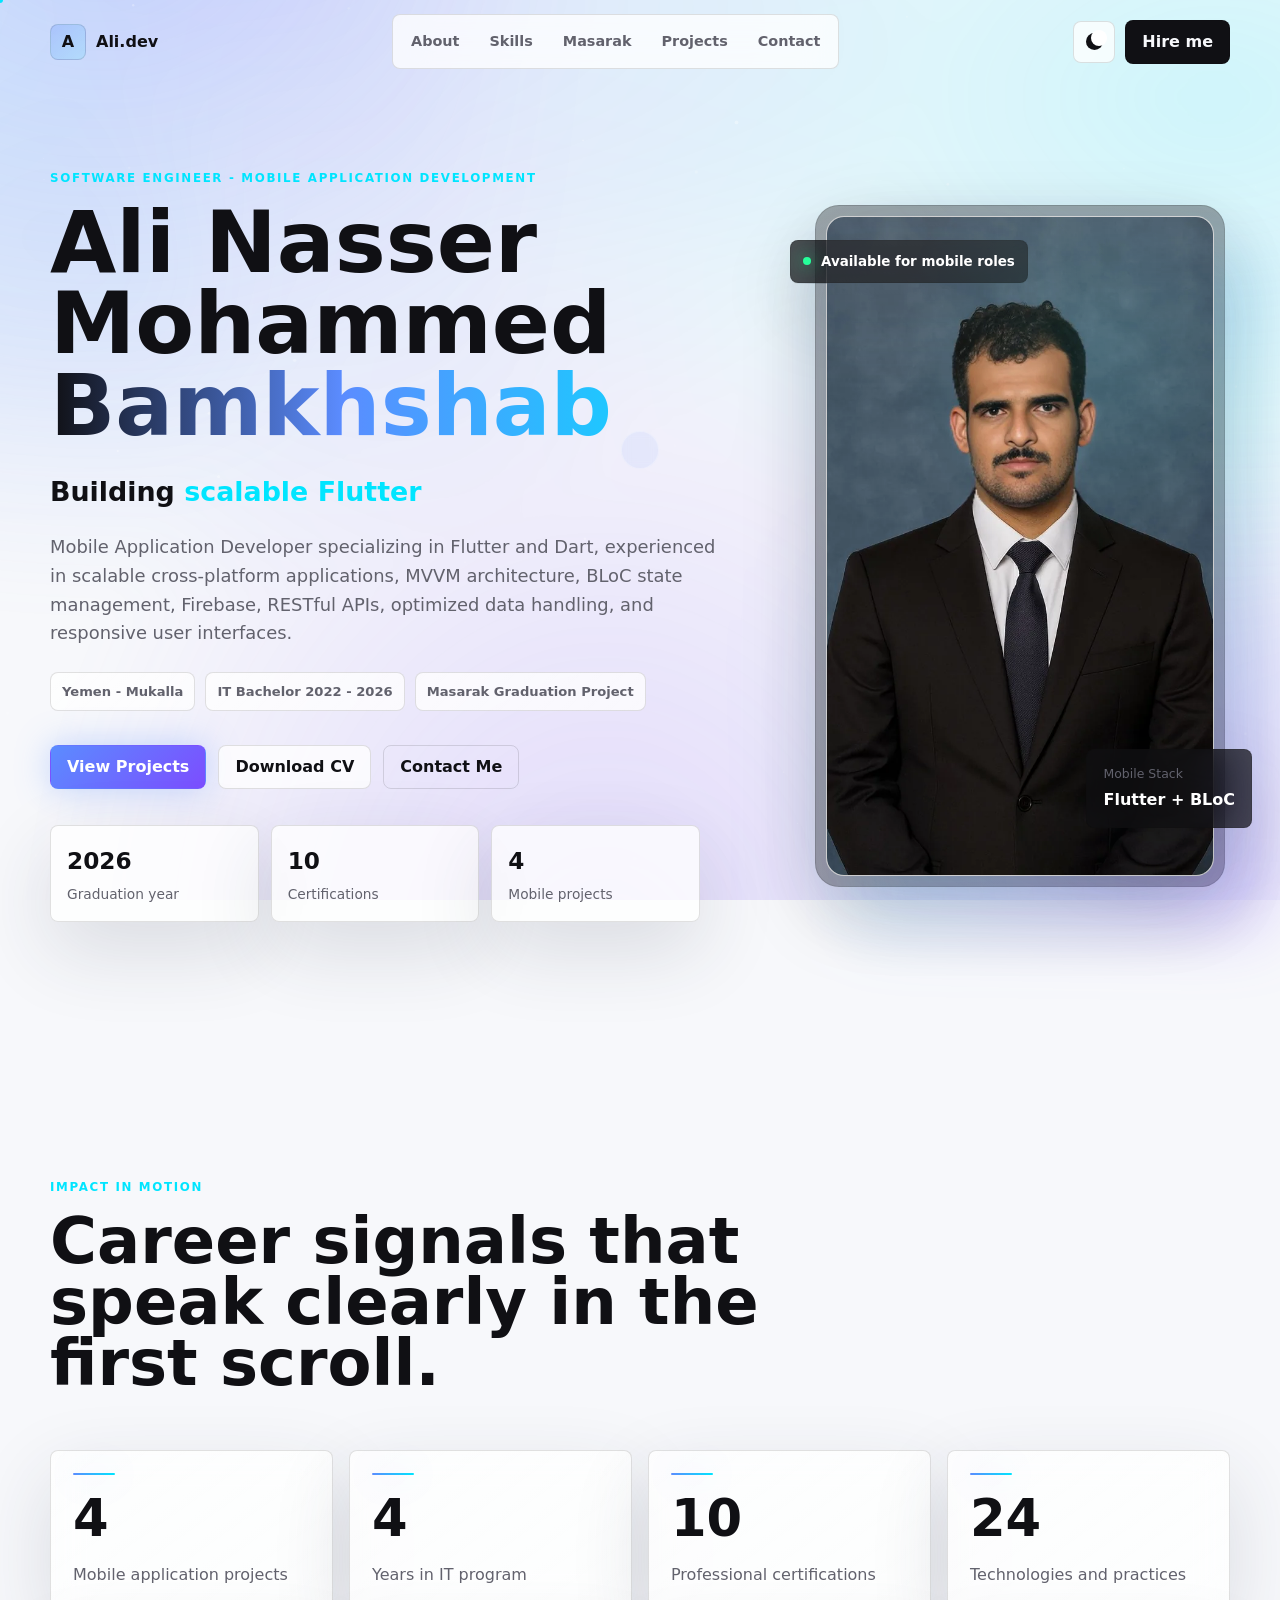
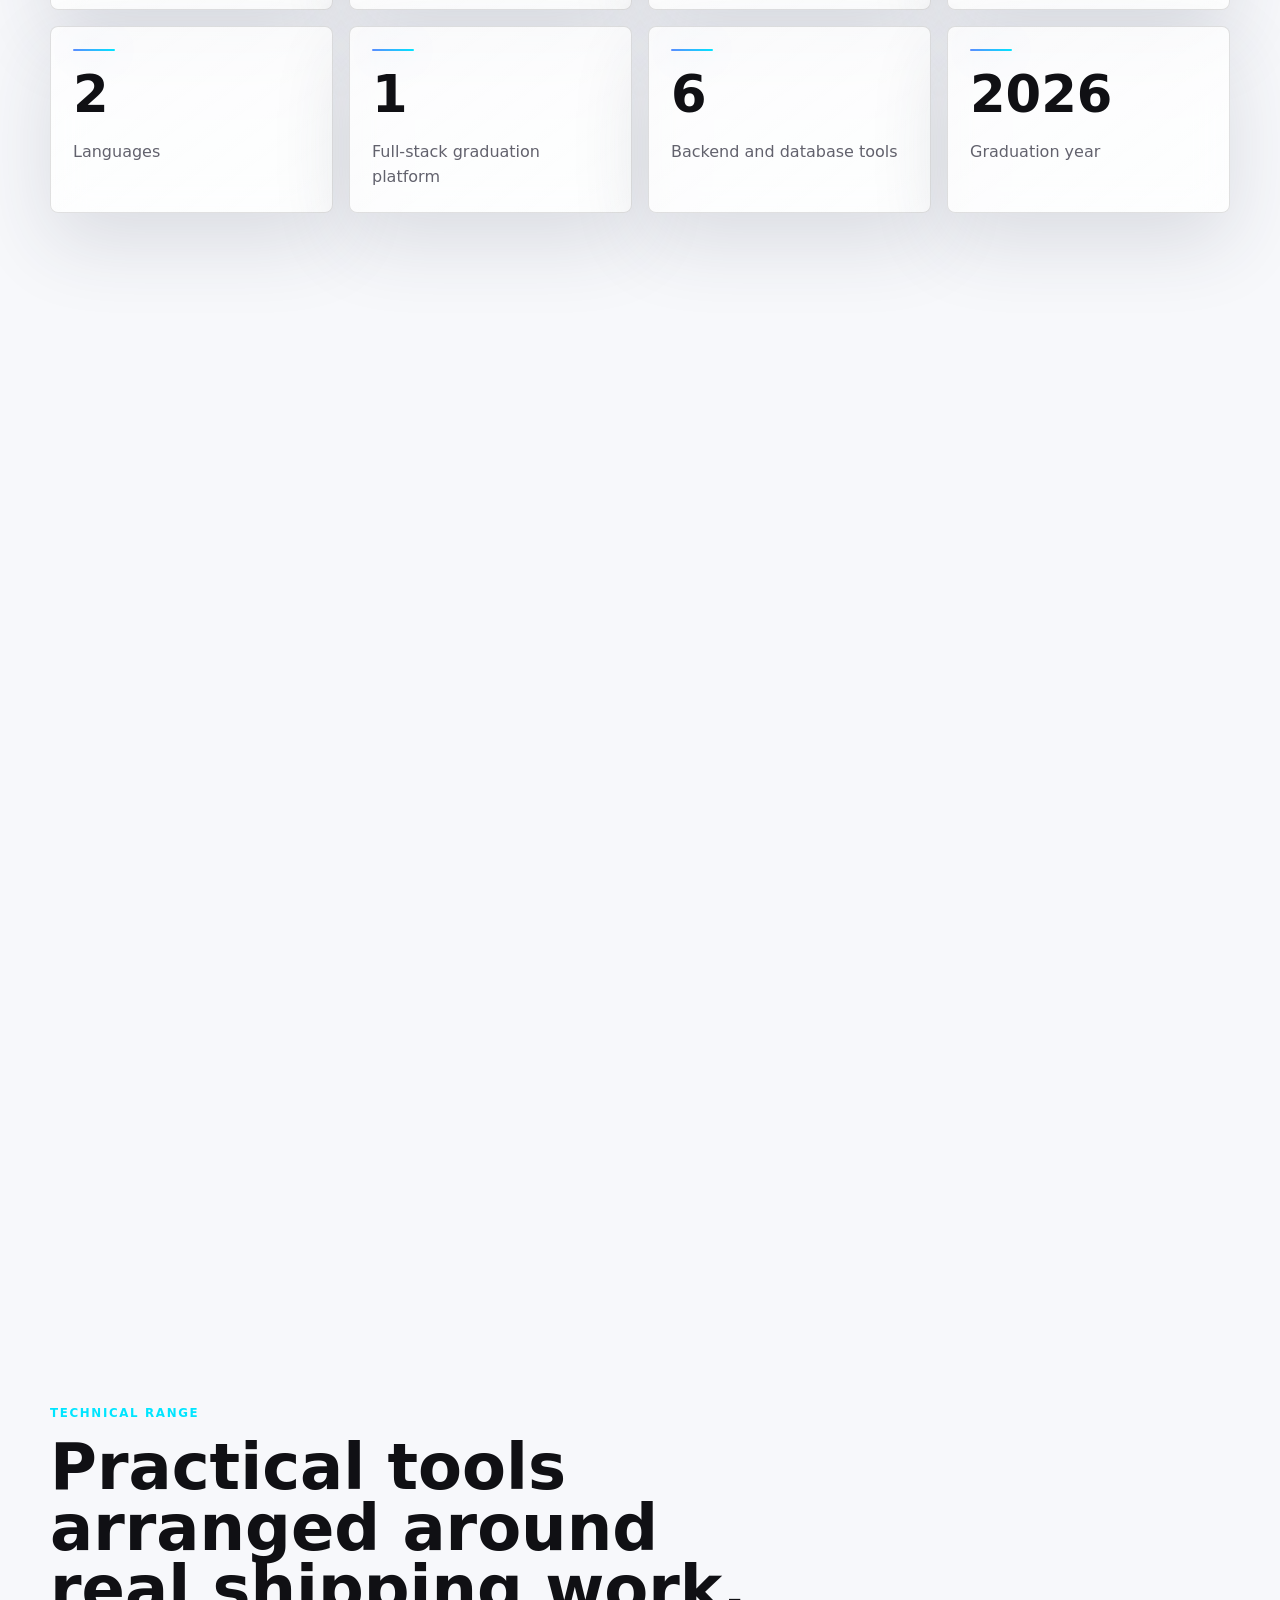
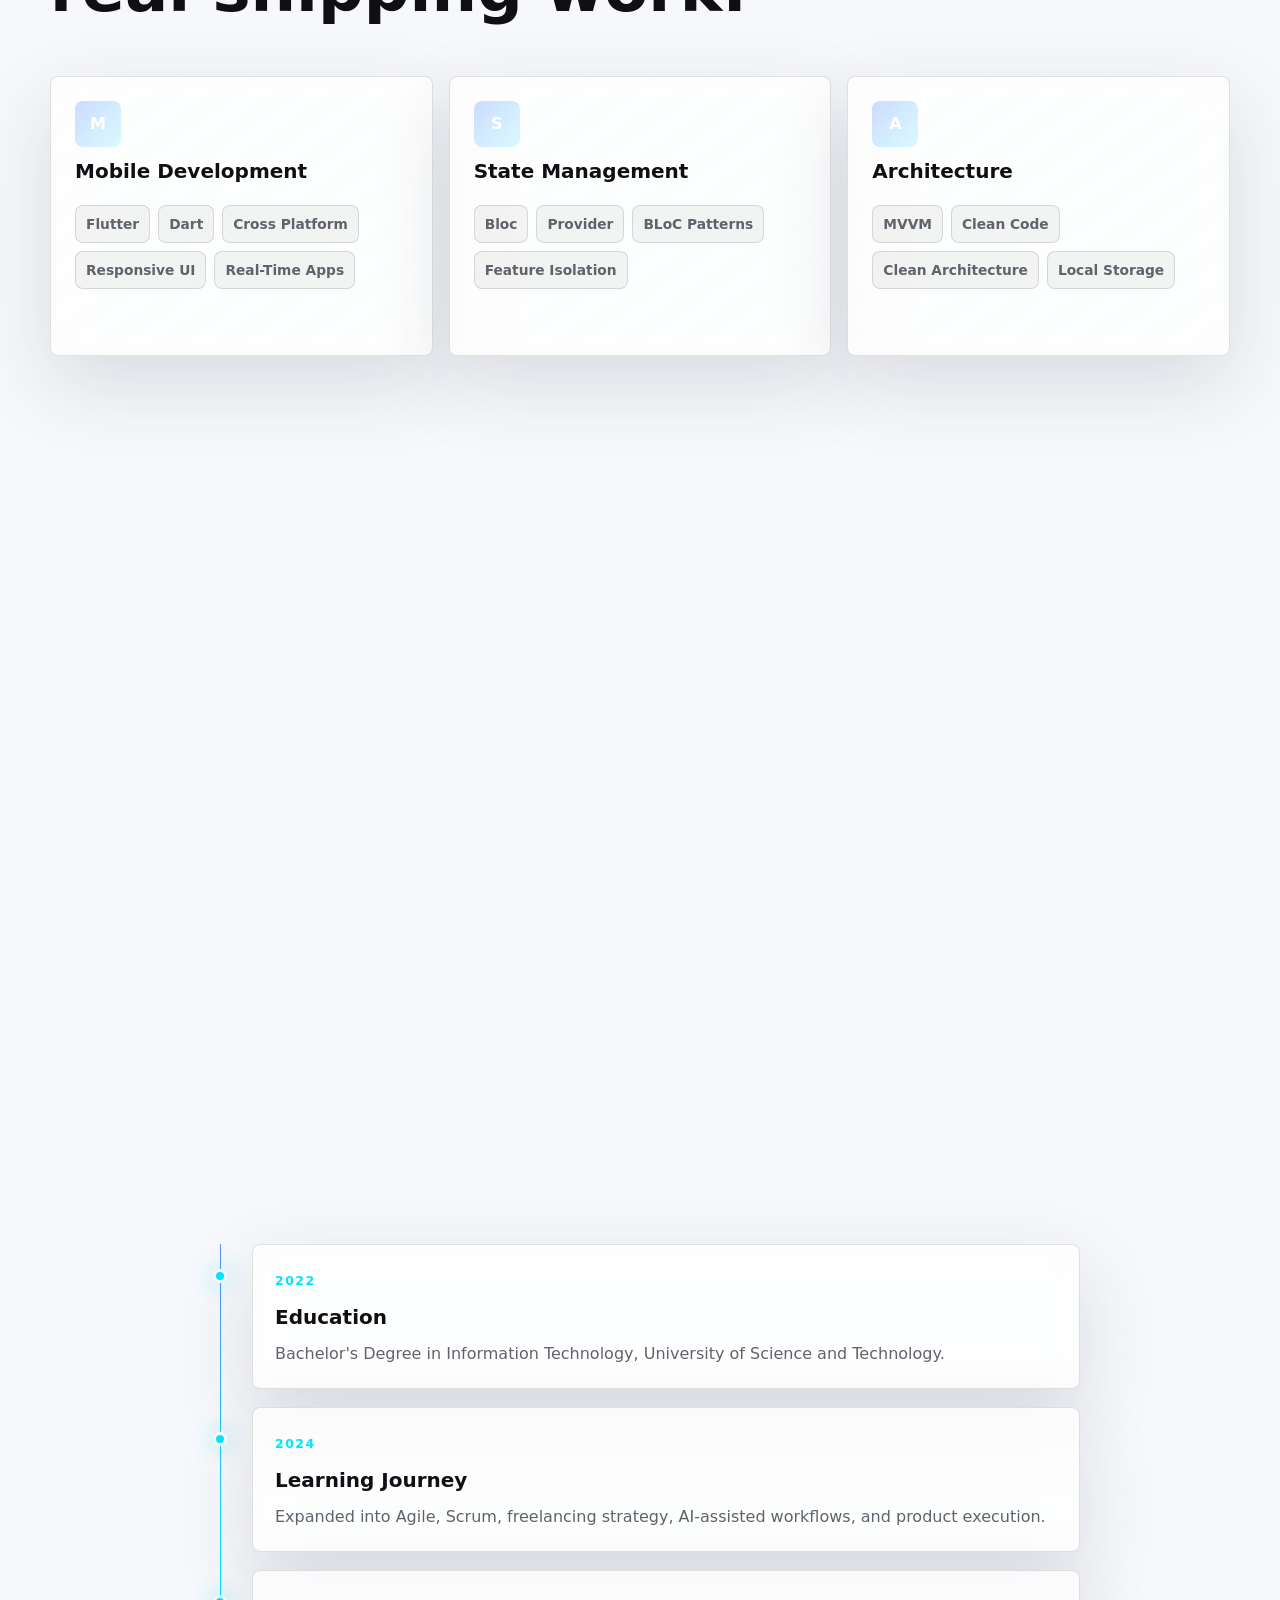
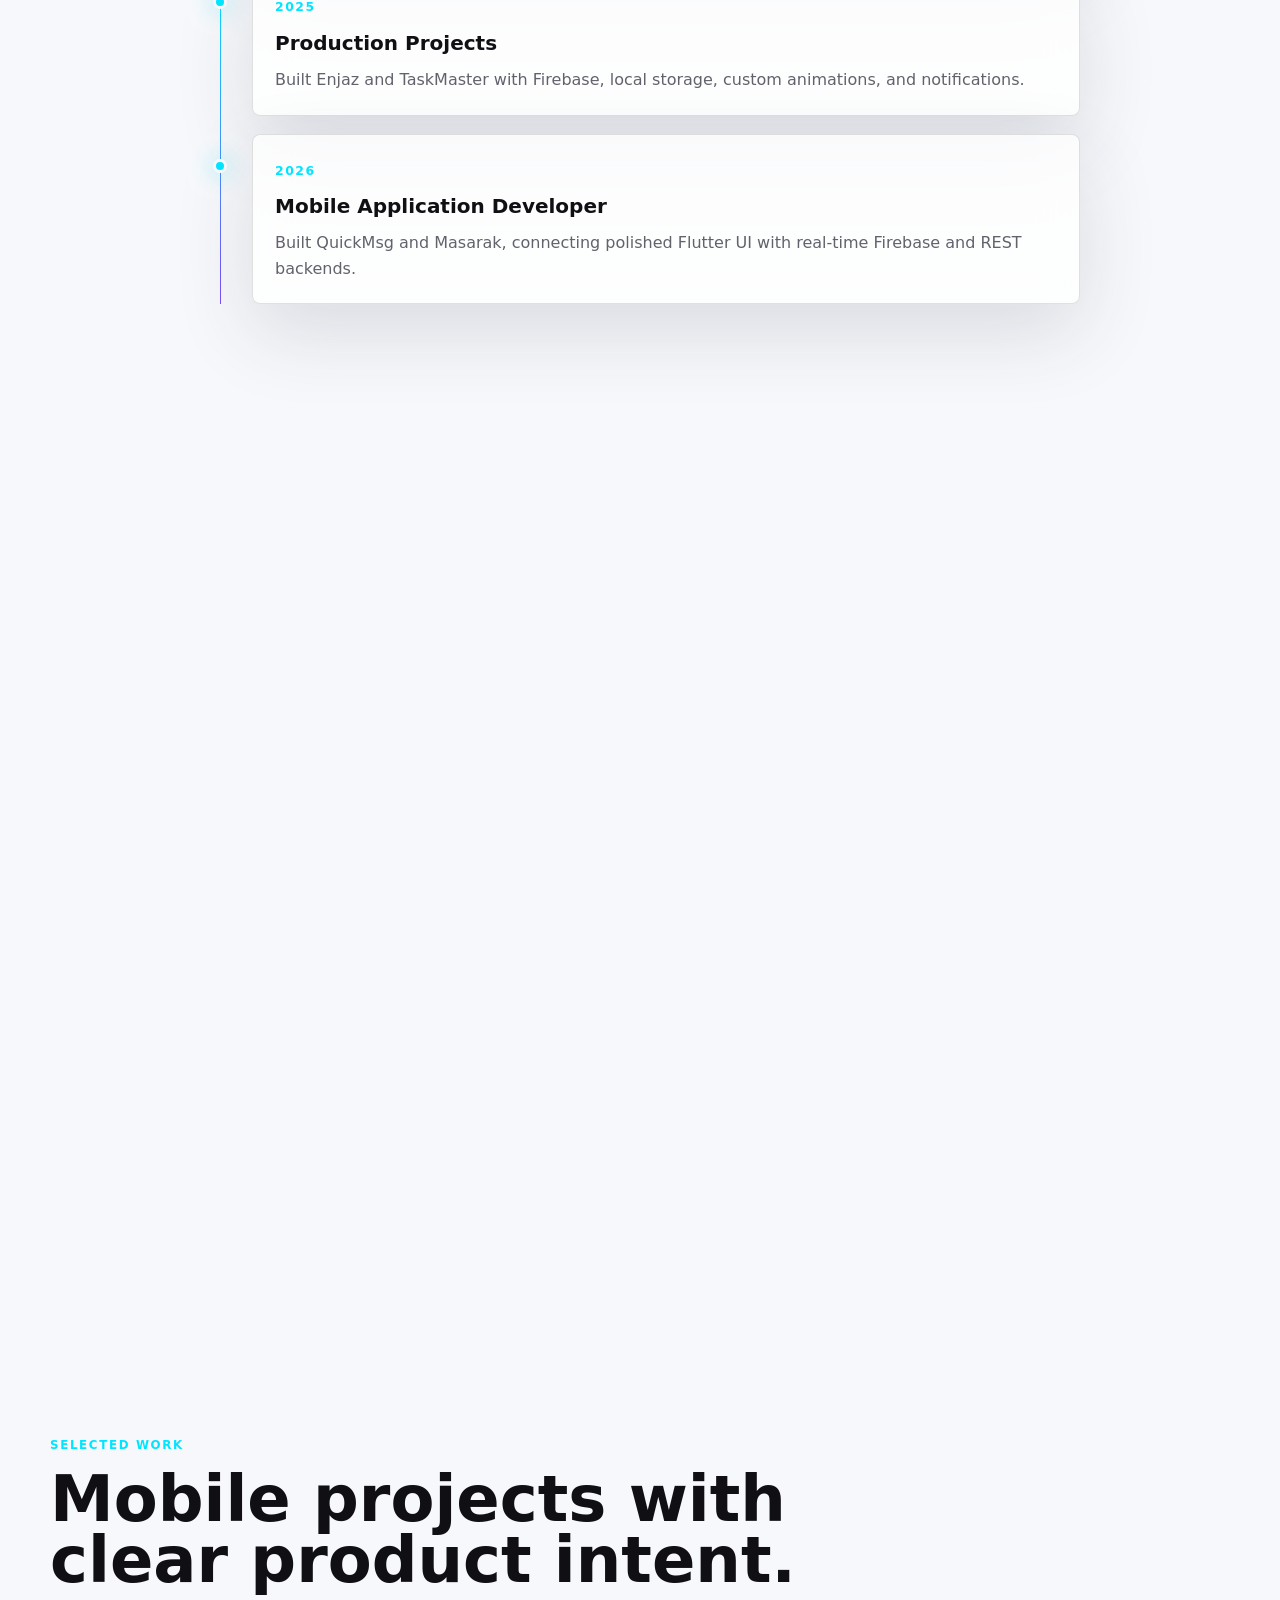
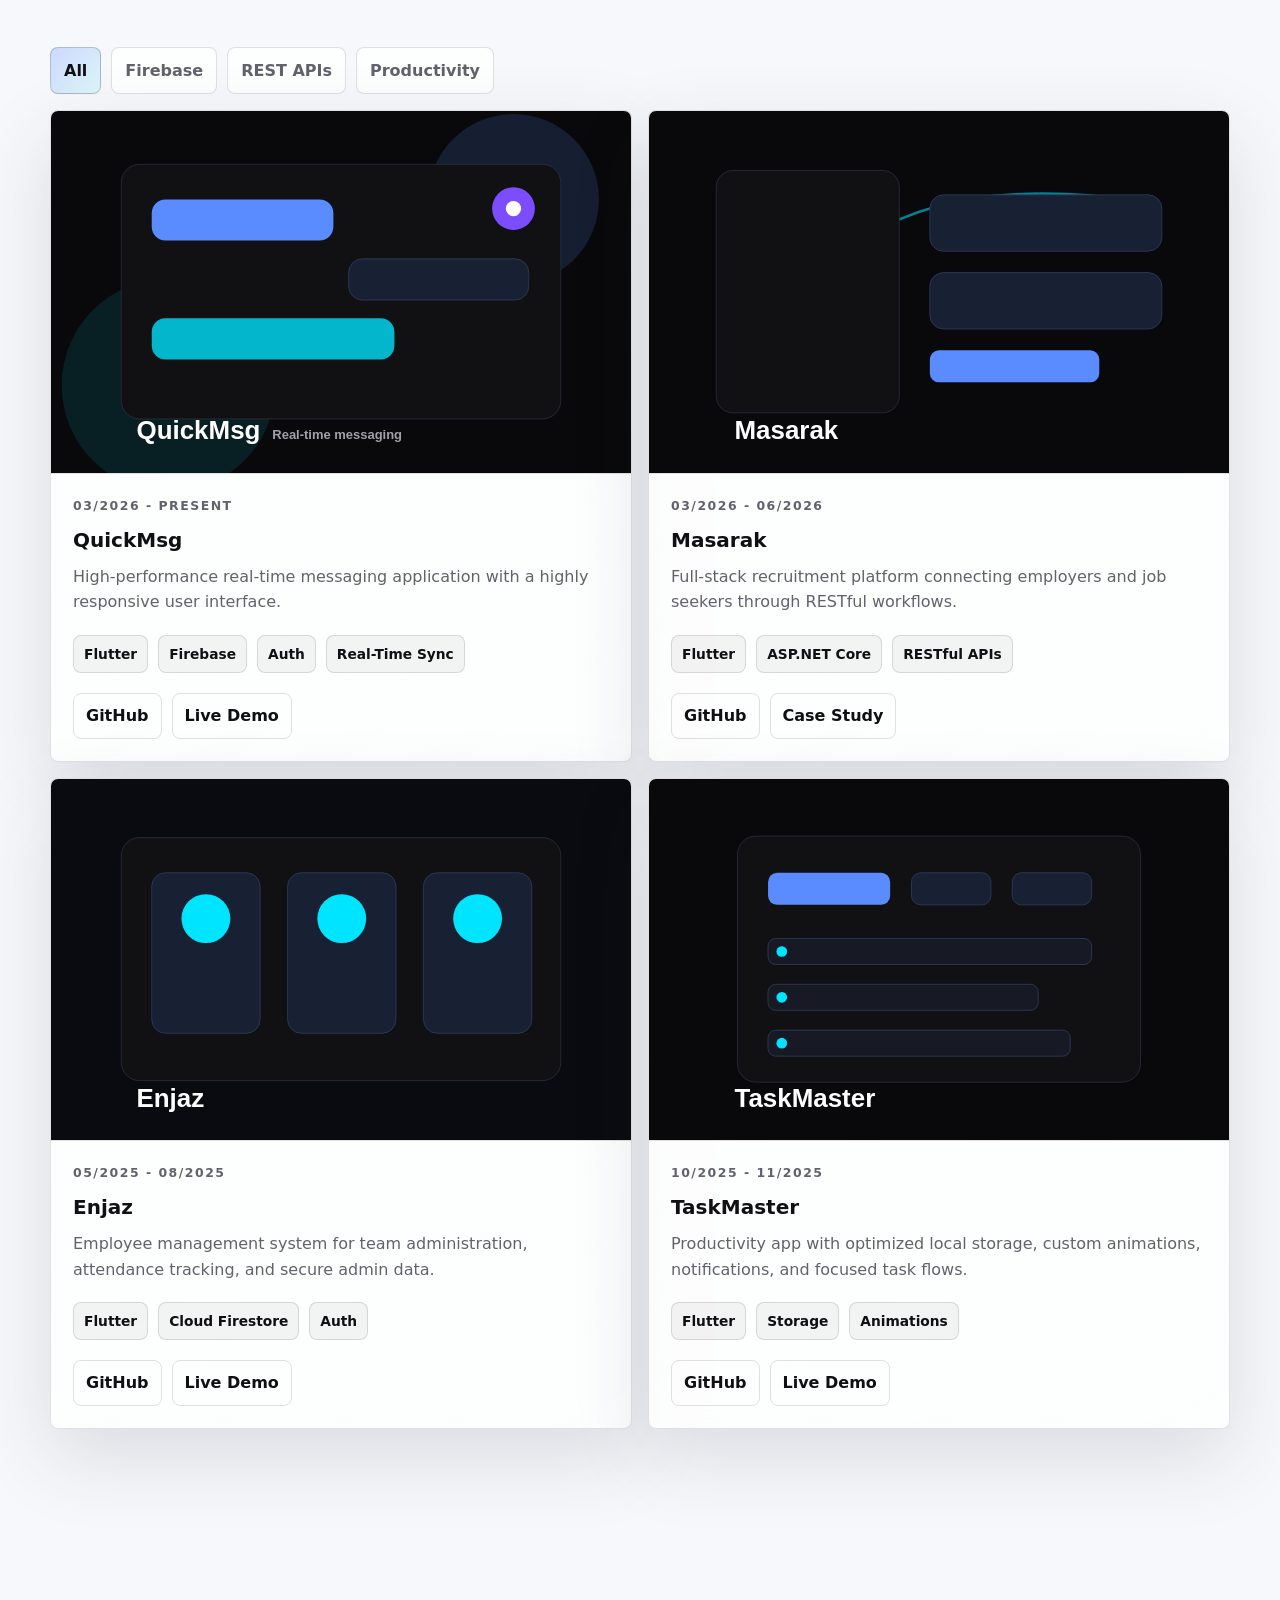
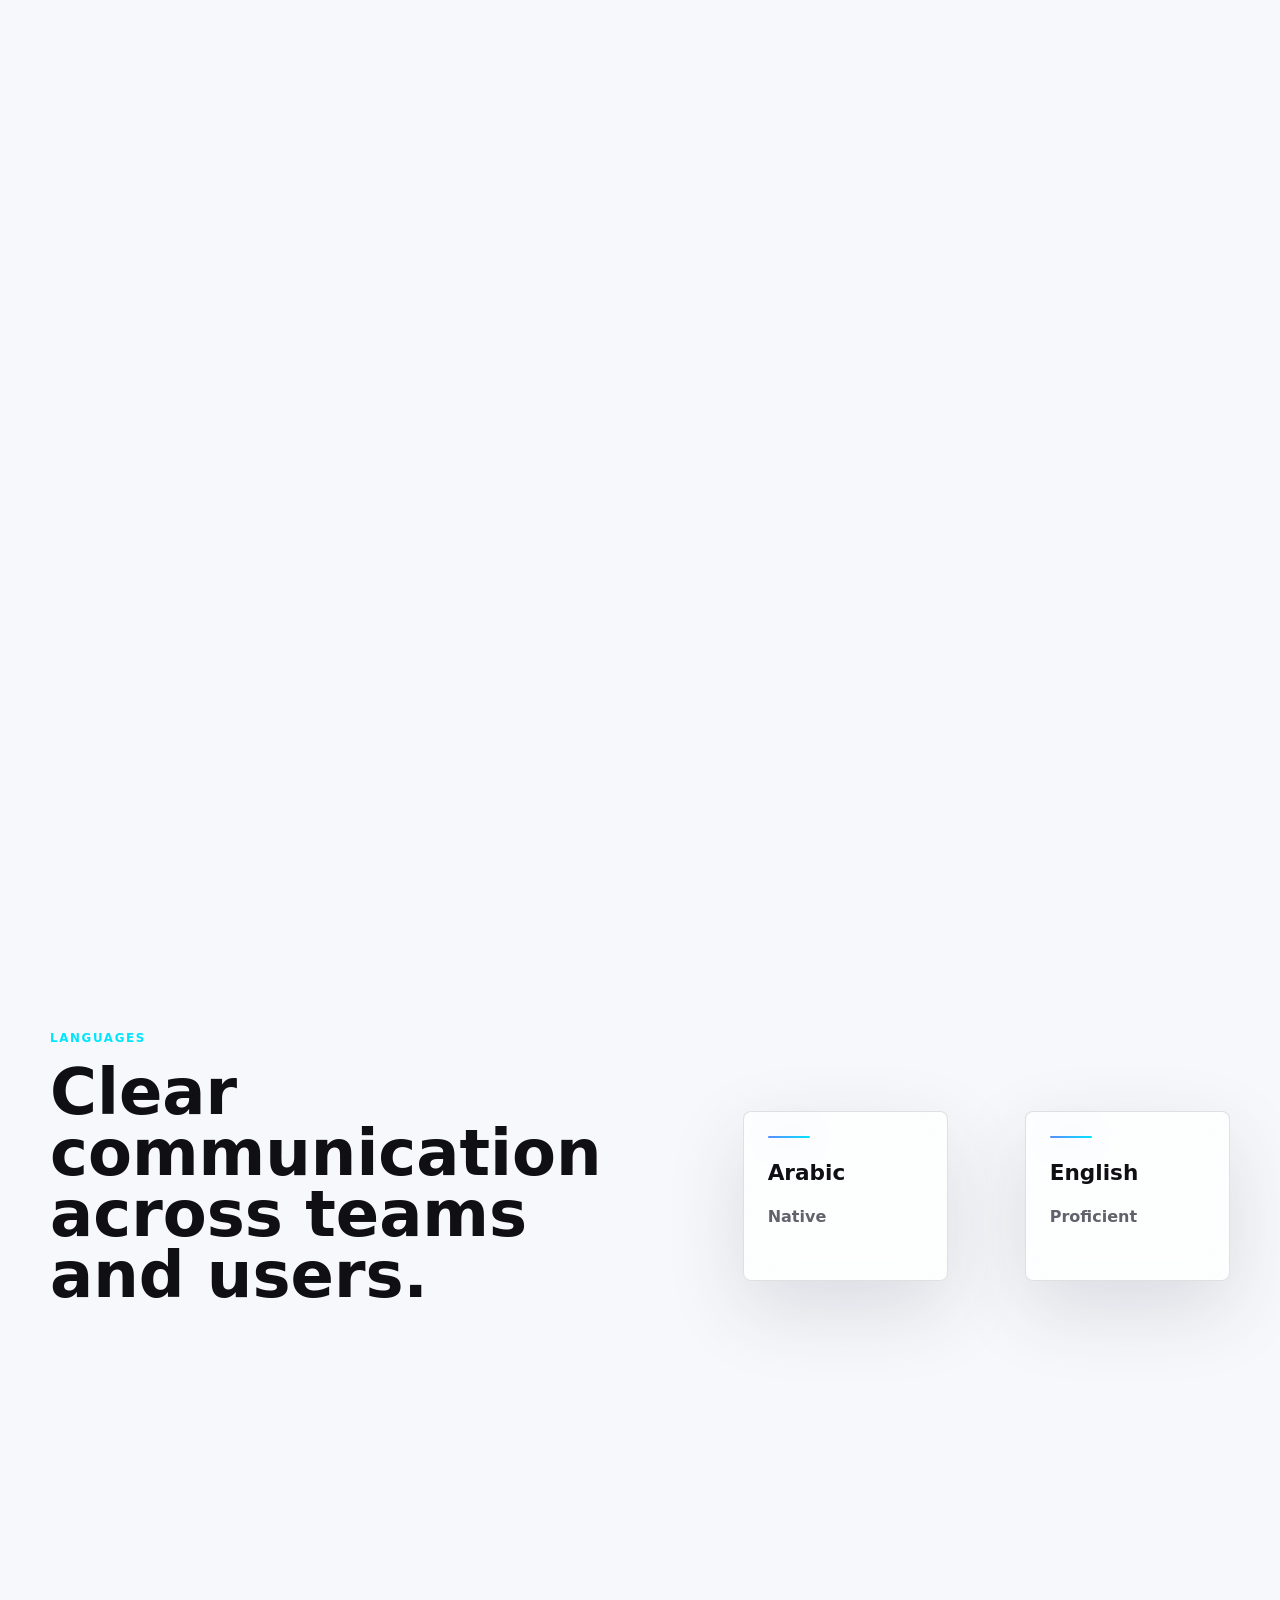
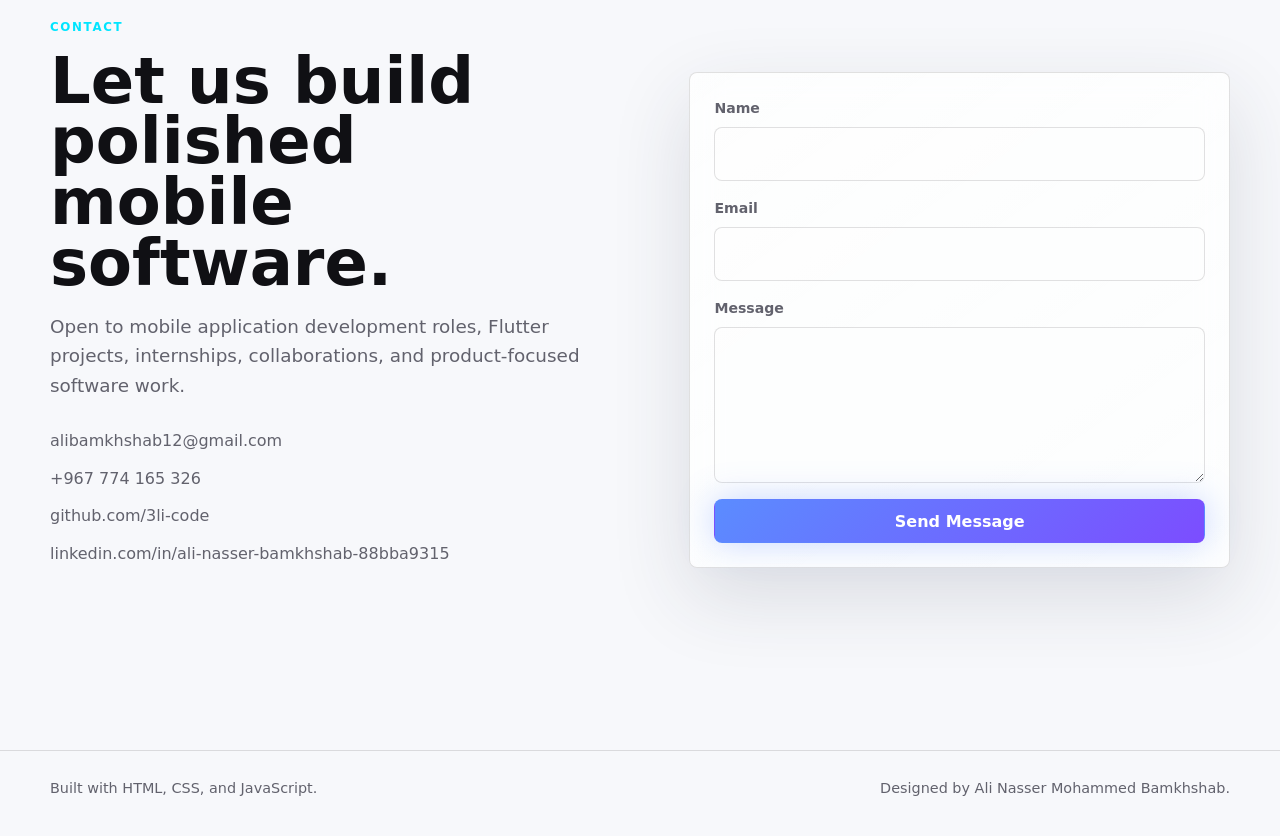
==== commit 00683561: "Install Vercel Web Analytics Implemented Vercel Web Analytics for the ali-portfolio project.  ## Cha" ====
--- a/index.html
+++ b/index.html
@@ -33,6 +33,9 @@
     <link rel="manifest" href="manifest.webmanifest" />
     <link rel="stylesheet" href="style.css" />
     <title>Ali Nasser Mohammed Bamkhshab - Software Engineer</title>
+    
+    <!-- Vercel Web Analytics -->
+    <script defer src="https://cdn.vercel-insights.com/v1/script.js"></script>
 
     <script type="application/ld+json">
       {
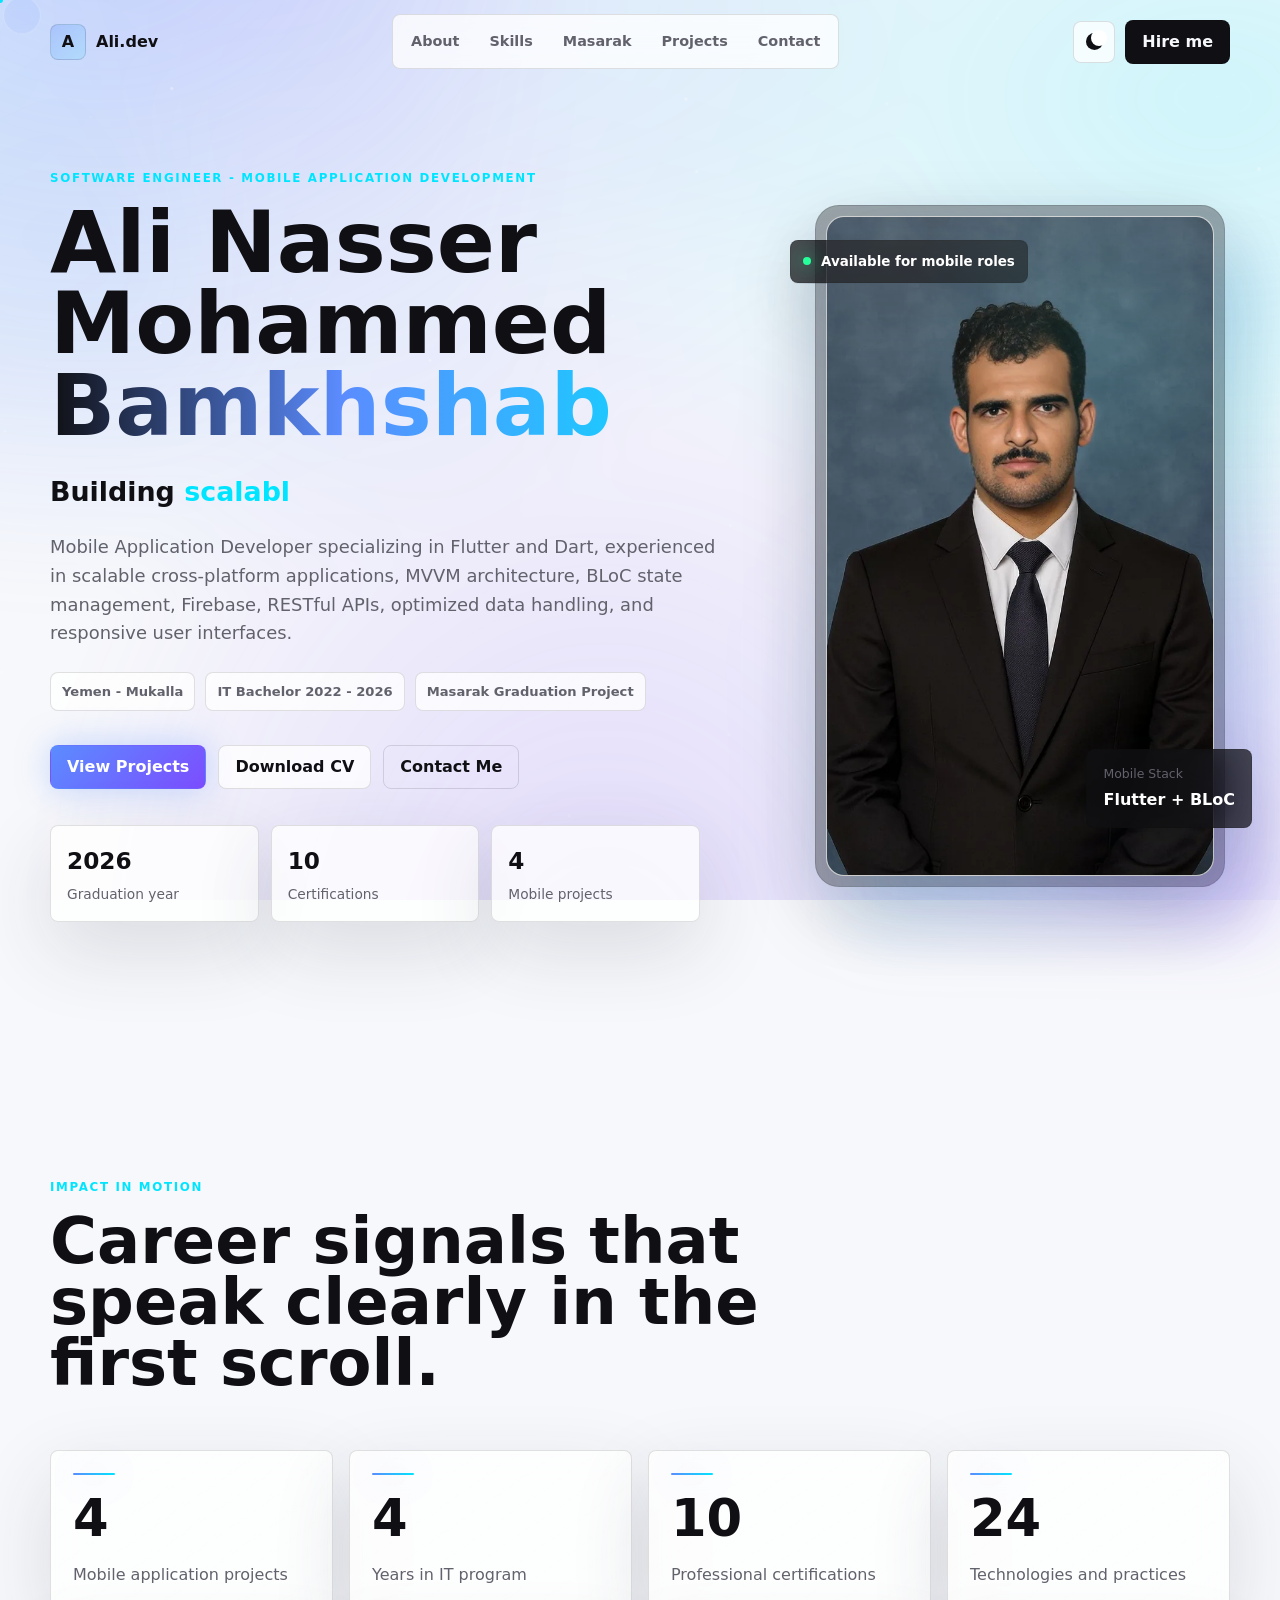
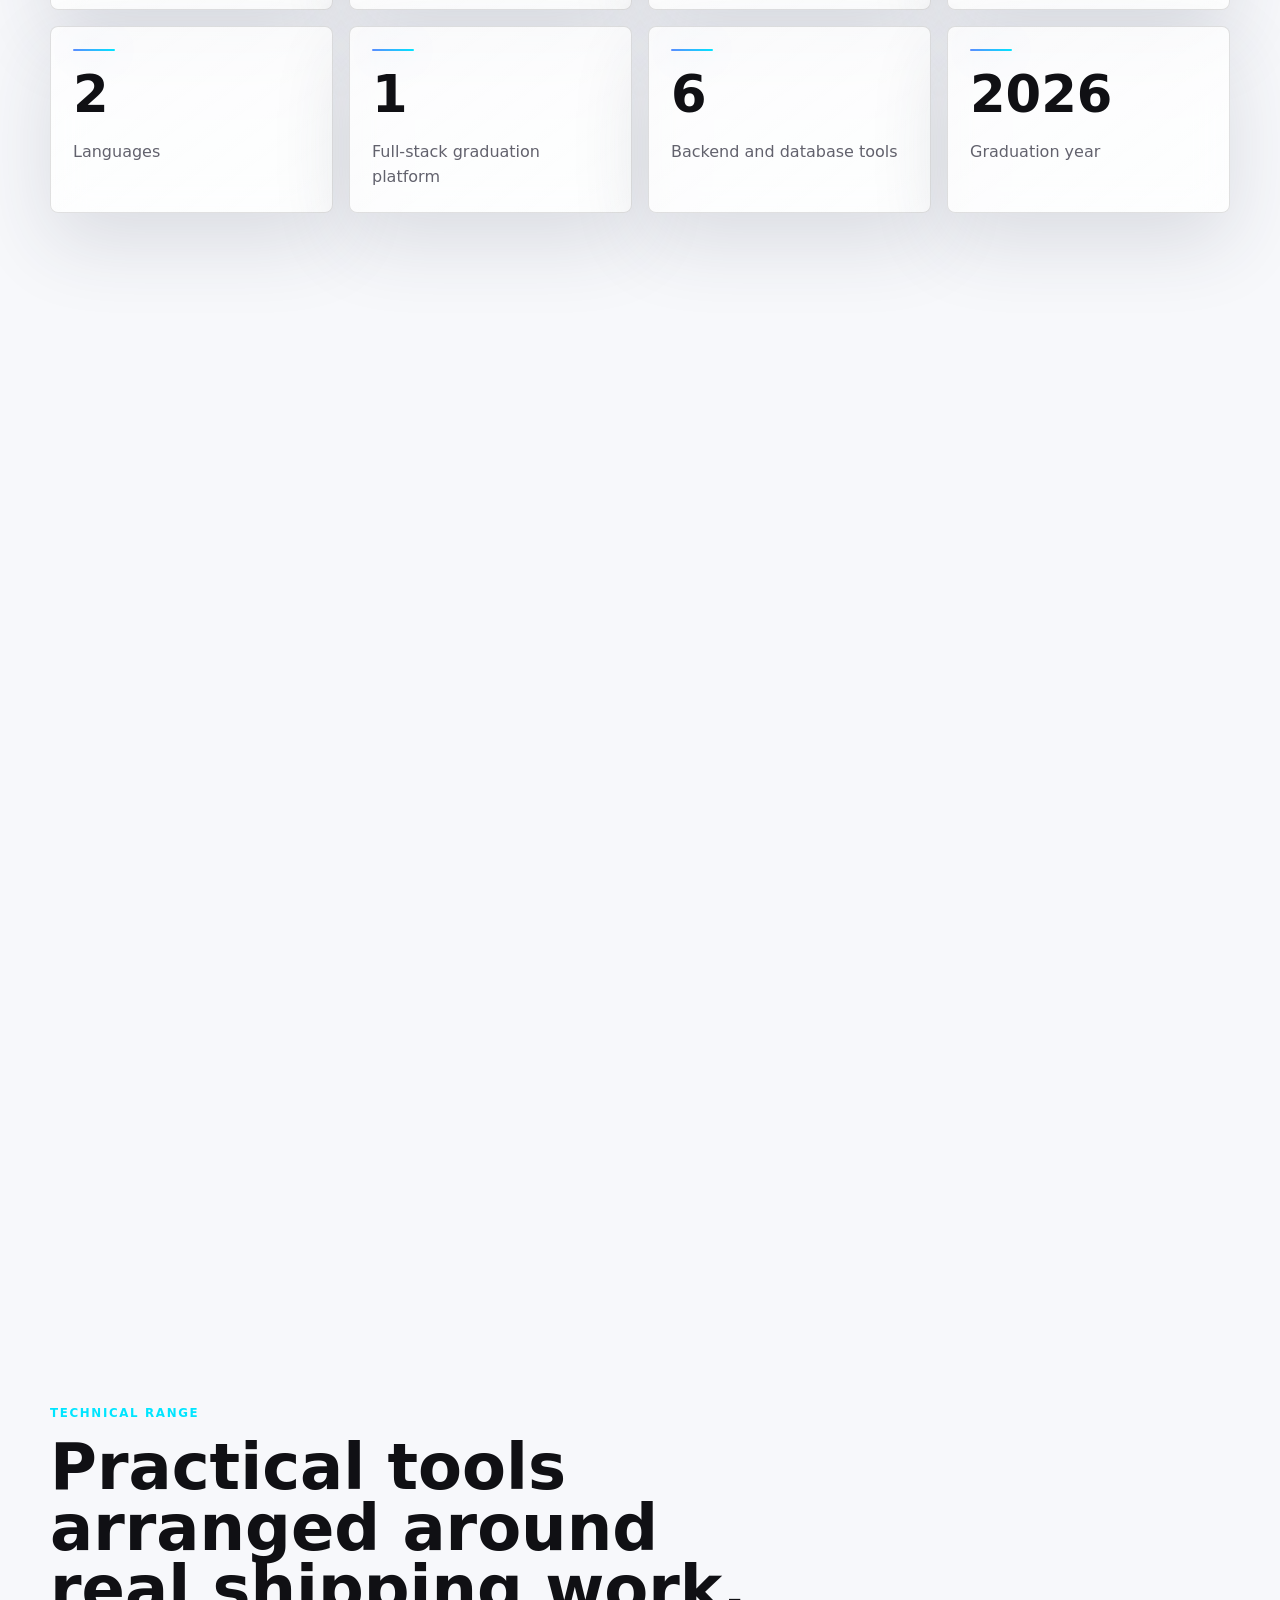
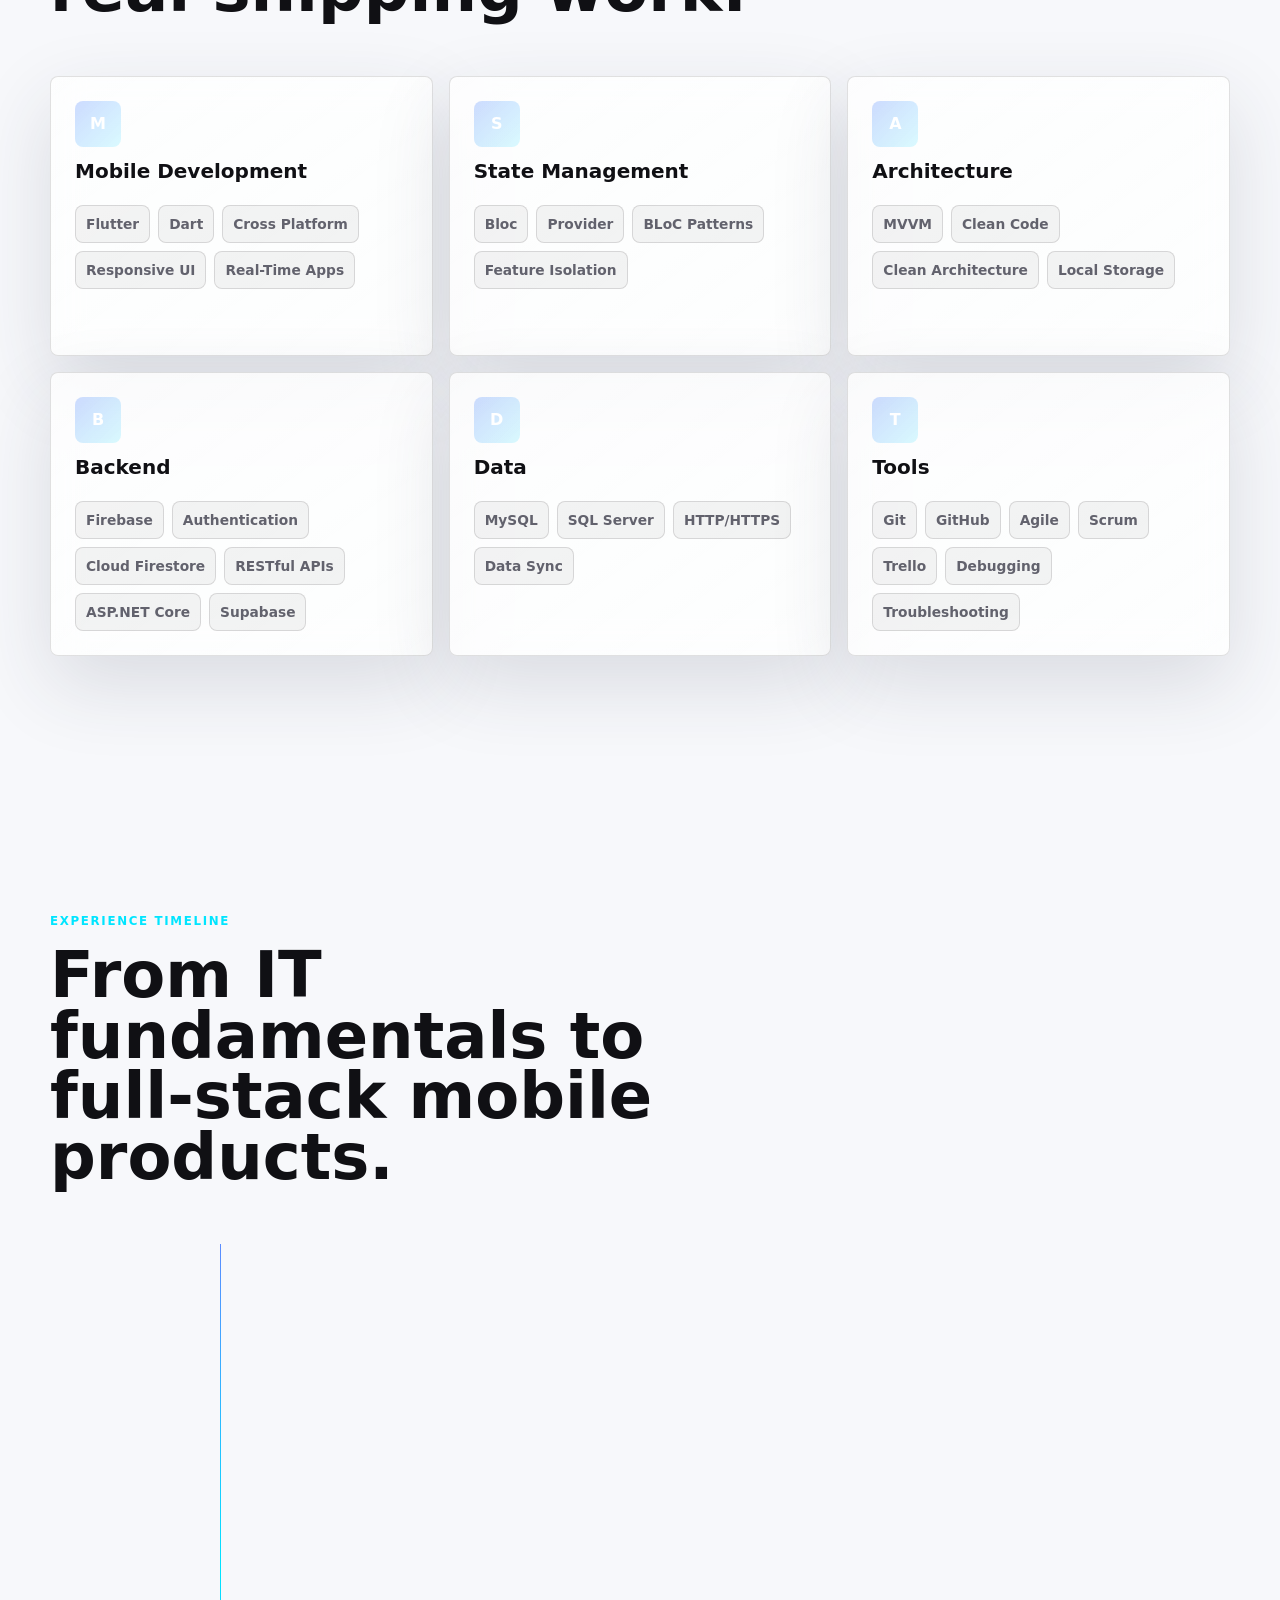
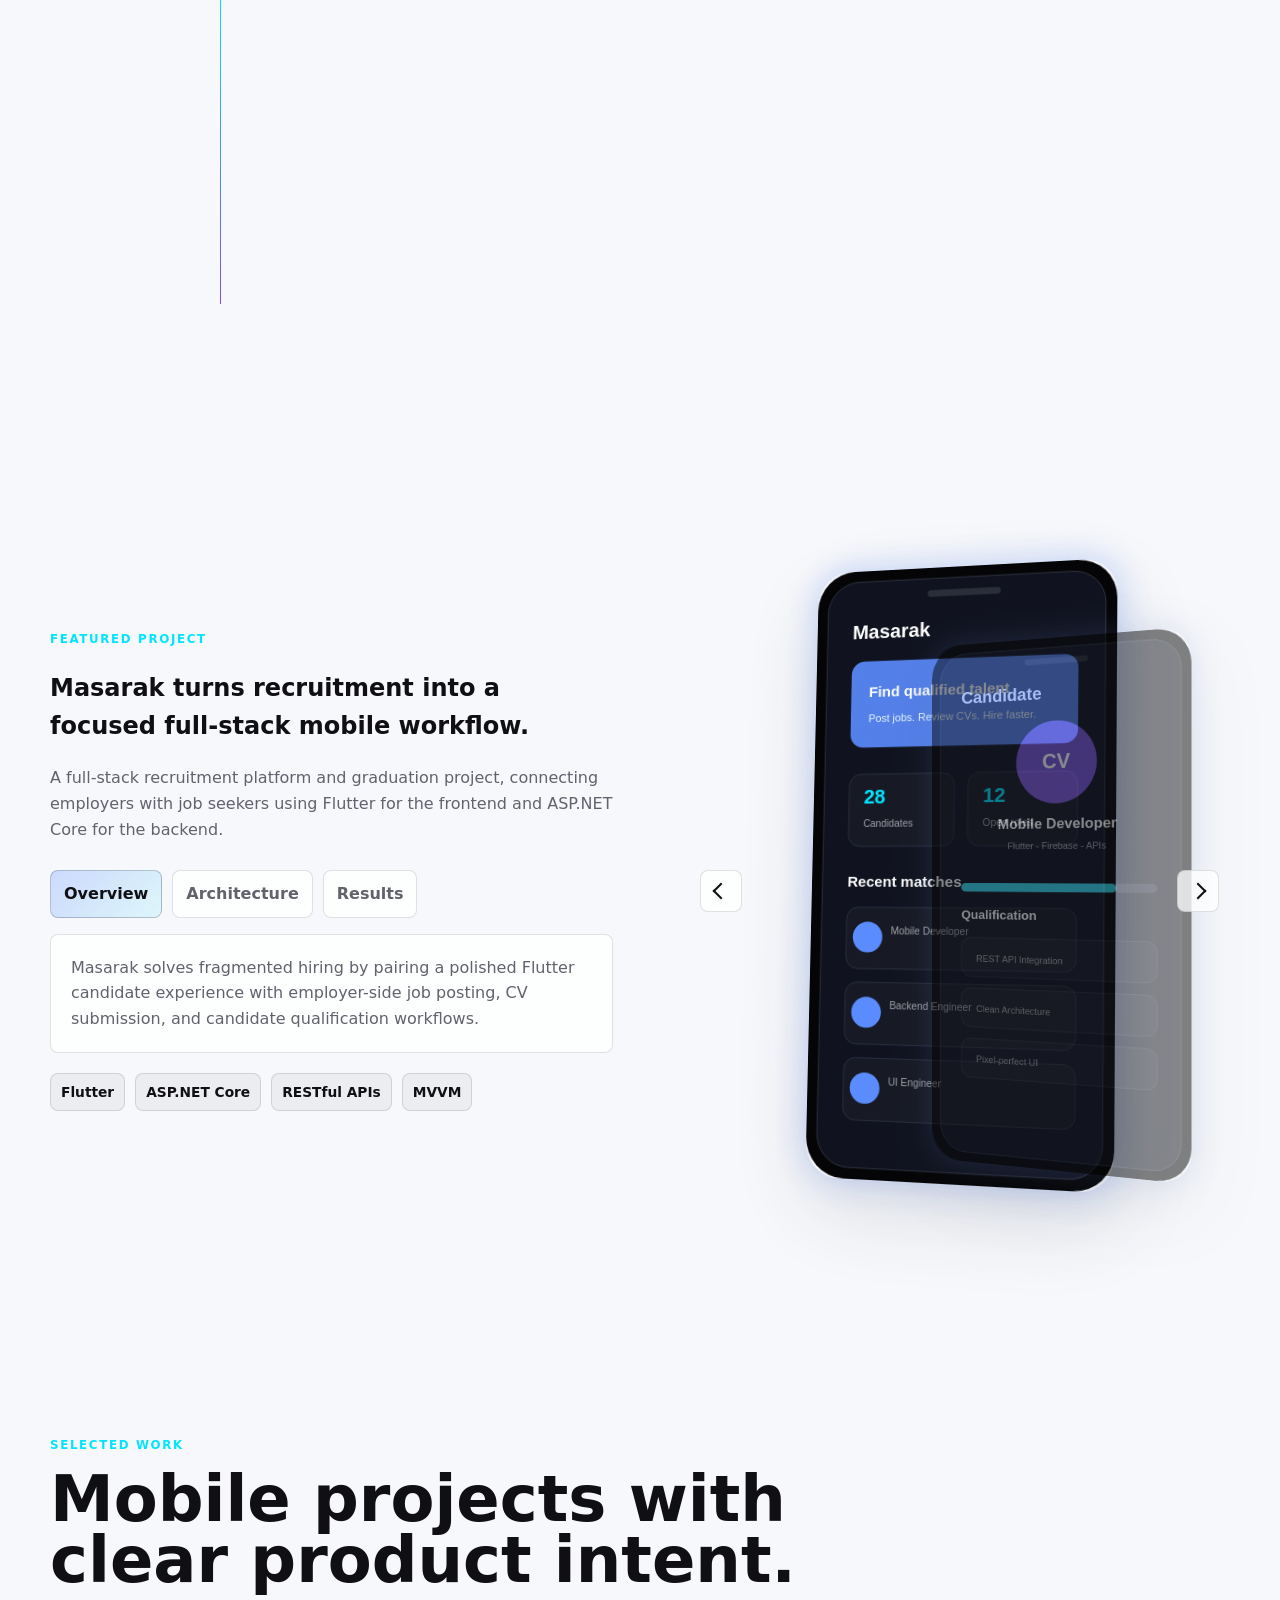
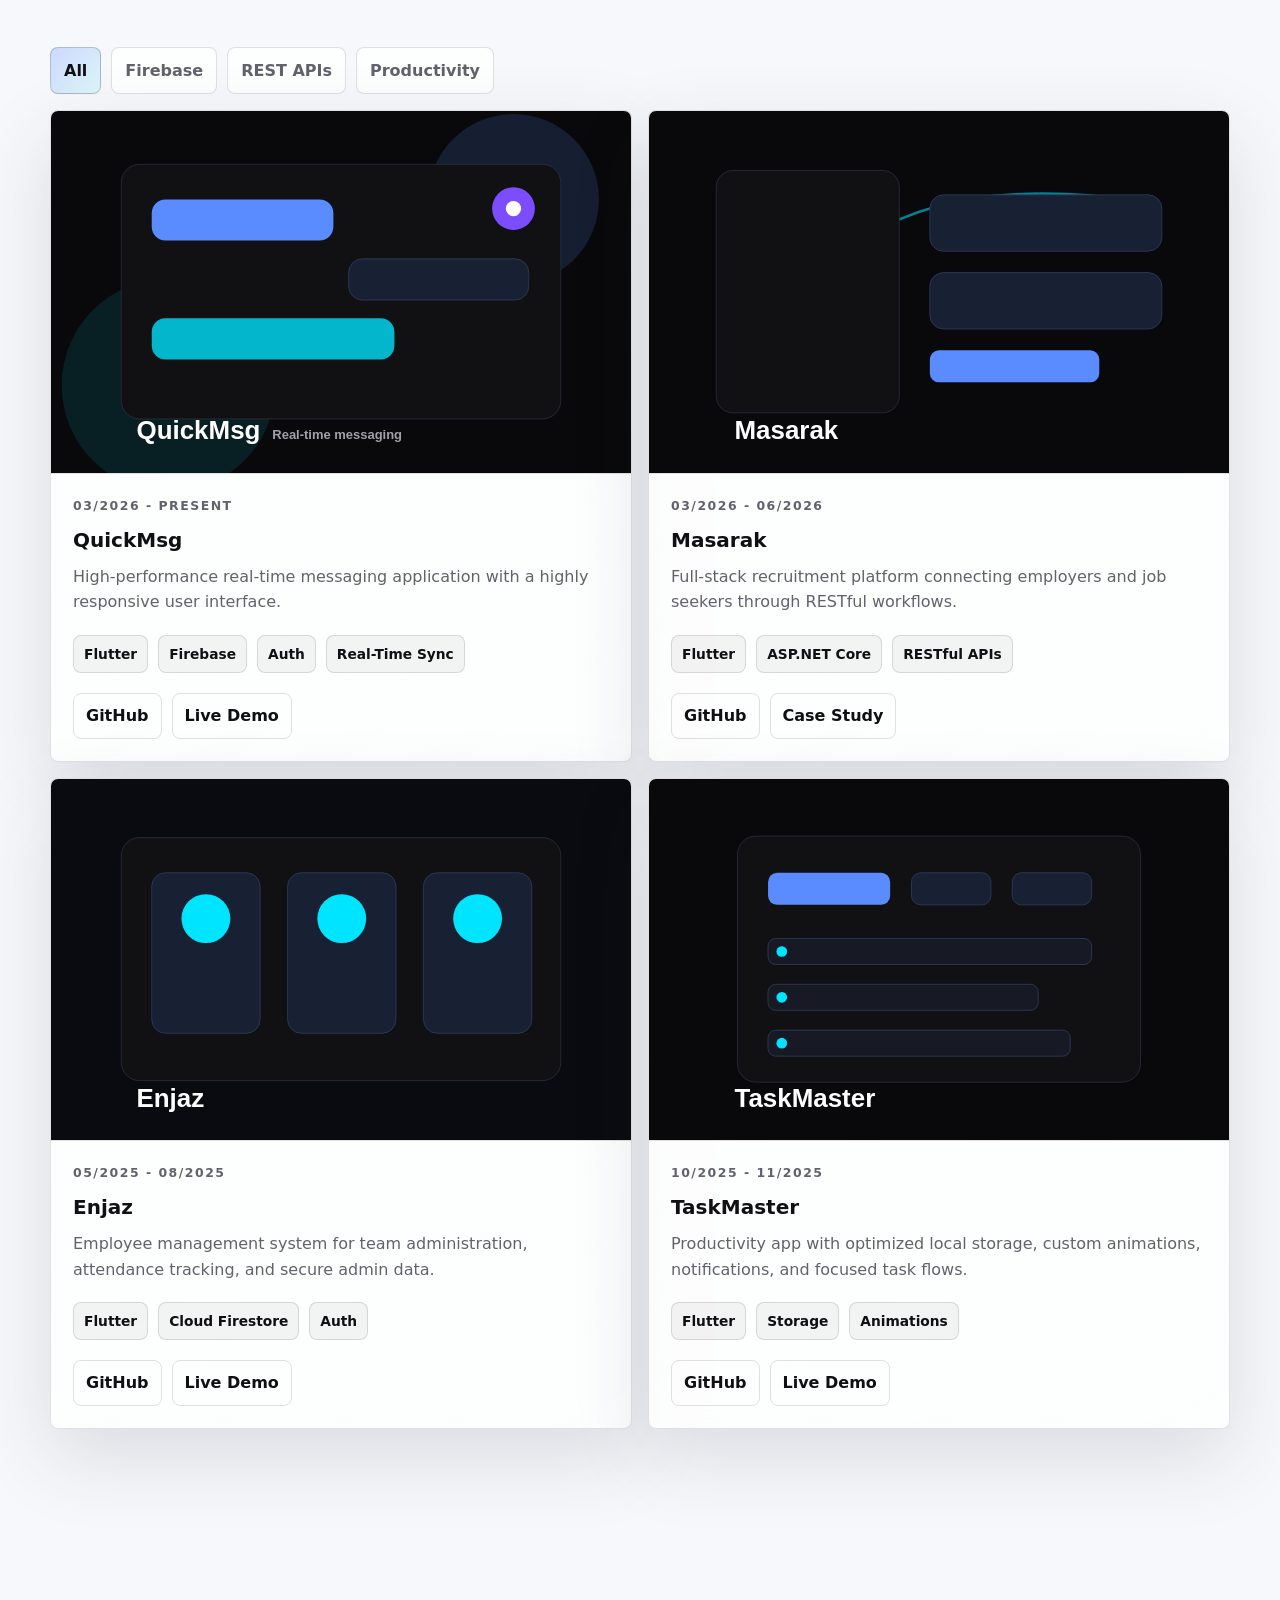
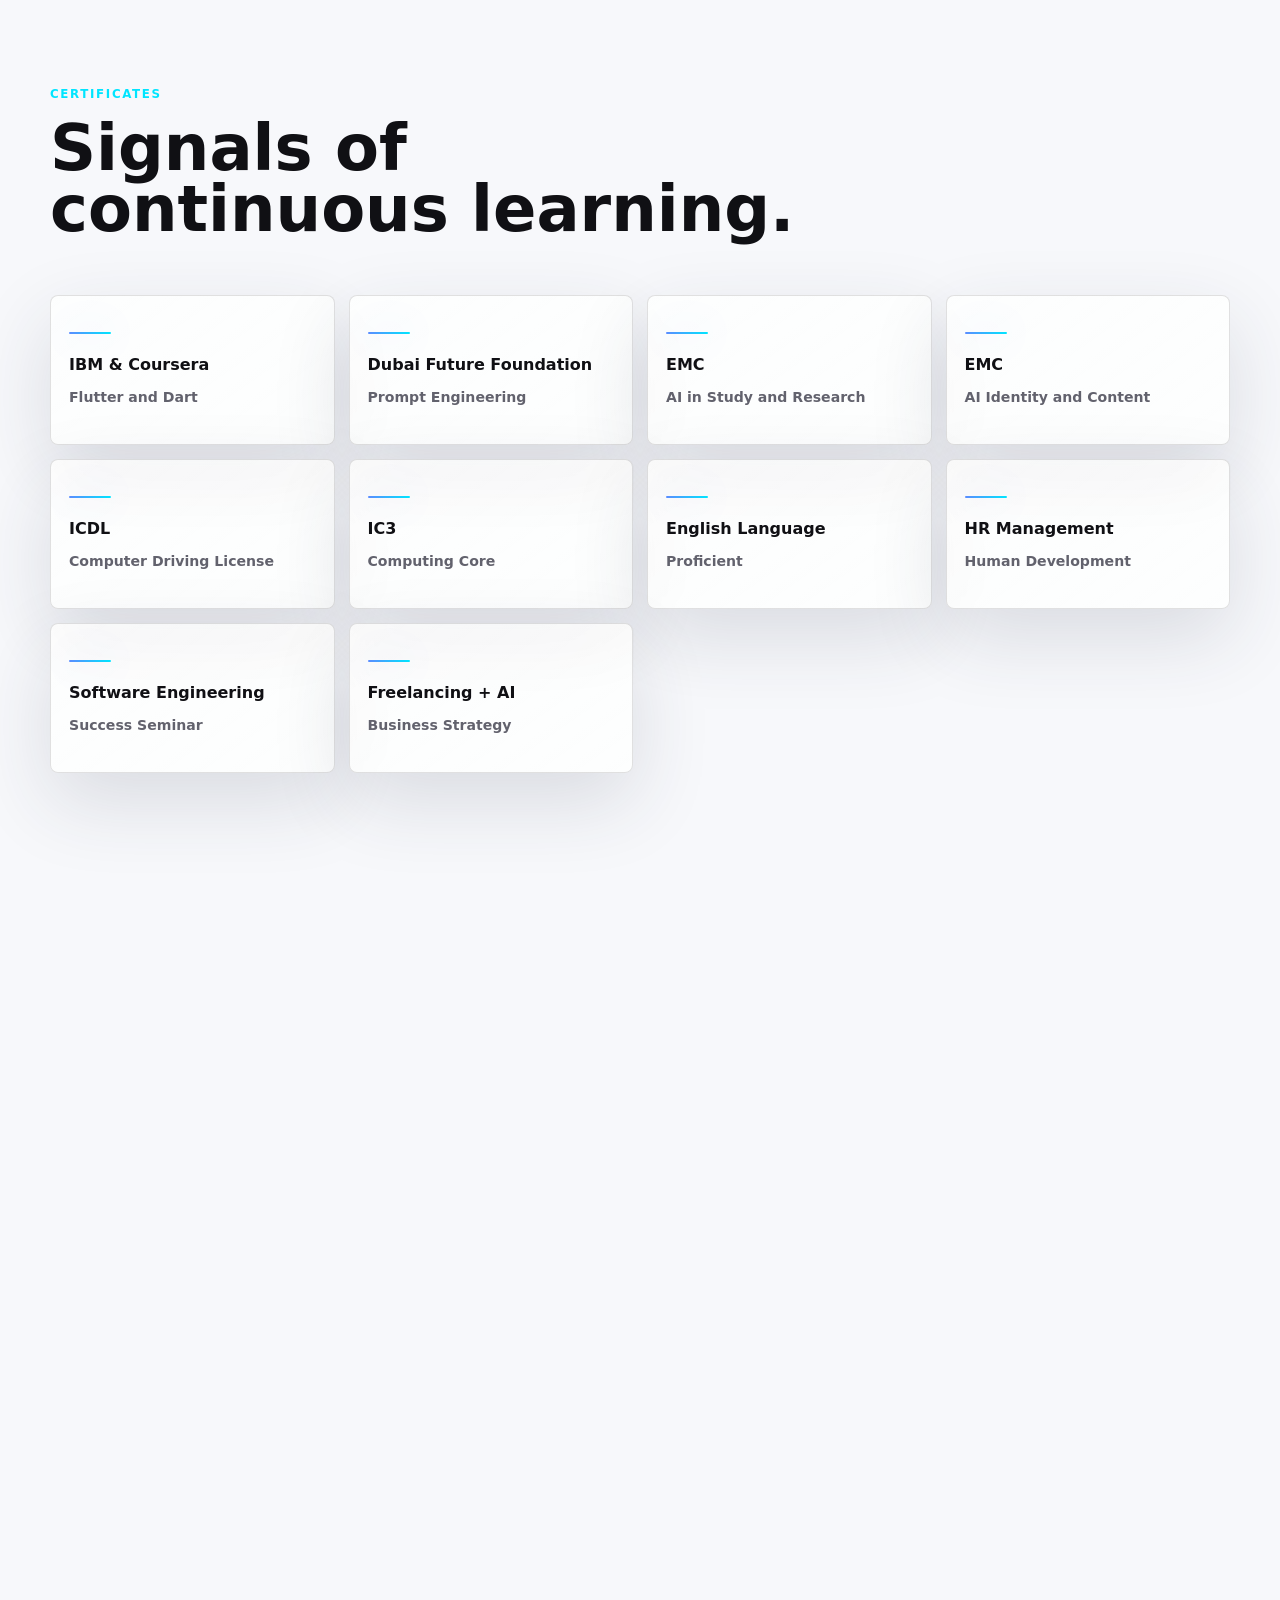
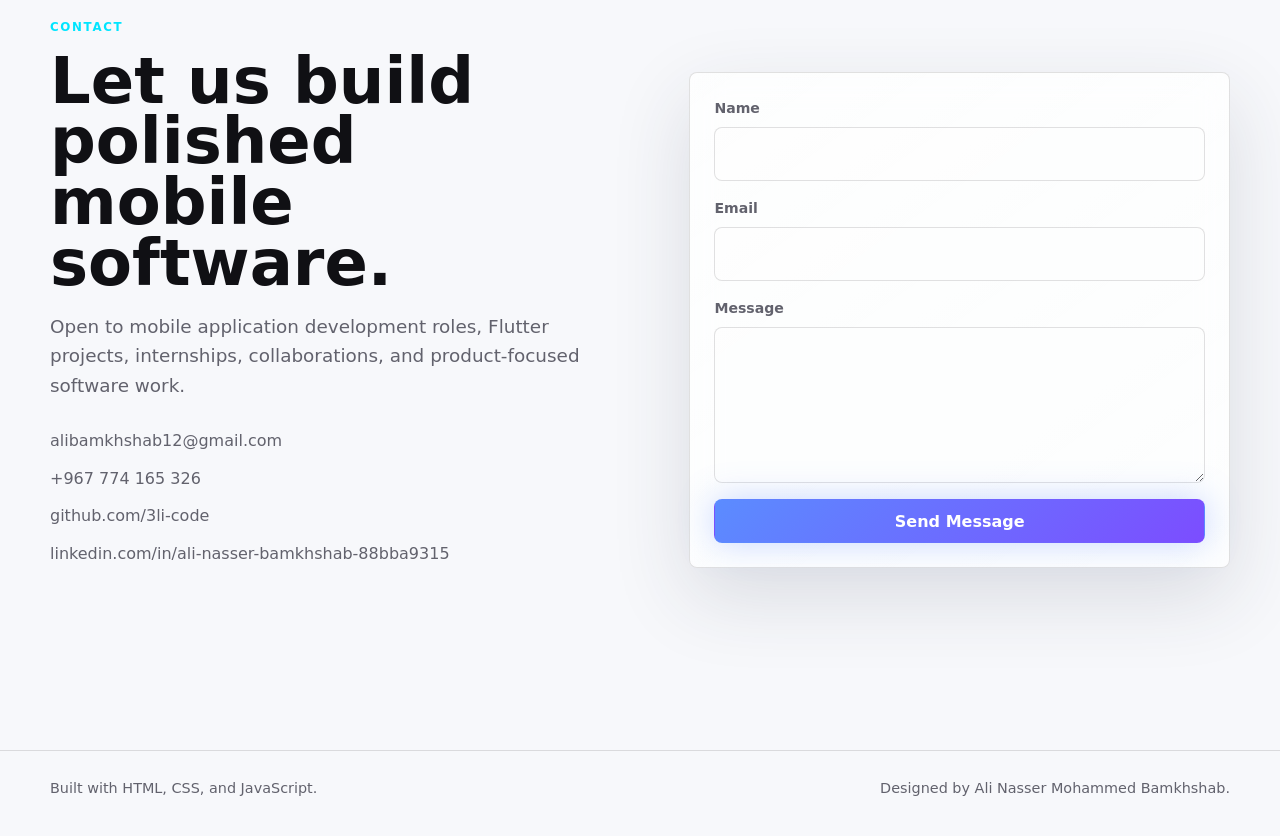
==== commit 6d52d549: "Install Vercel Web Analytics # Vercel Web Analytics Implementation Report  ## Summary Successfully i" ====
--- a/index.html
+++ b/index.html
@@ -33,9 +33,6 @@
     <link rel="manifest" href="manifest.webmanifest" />
     <link rel="stylesheet" href="style.css" />
     <title>Ali Nasser Mohammed Bamkhshab - Software Engineer</title>
-    
-    <!-- Vercel Web Analytics -->
-    <script defer src="https://cdn.vercel-insights.com/v1/script.js"></script>
 
     <script type="application/ld+json">
       {
@@ -70,6 +67,12 @@
         ]
       }
     </script>
+
+    <!-- Vercel Web Analytics -->
+    <script>
+      window.va = window.va || function () { (window.vaq = window.vaq || []).push(arguments); };
+    </script>
+    <script defer src="/_vercel/insights/script.js"></script>
   </head>
   <body>
     <div class="loader" data-loader aria-label="Loading portfolio">
